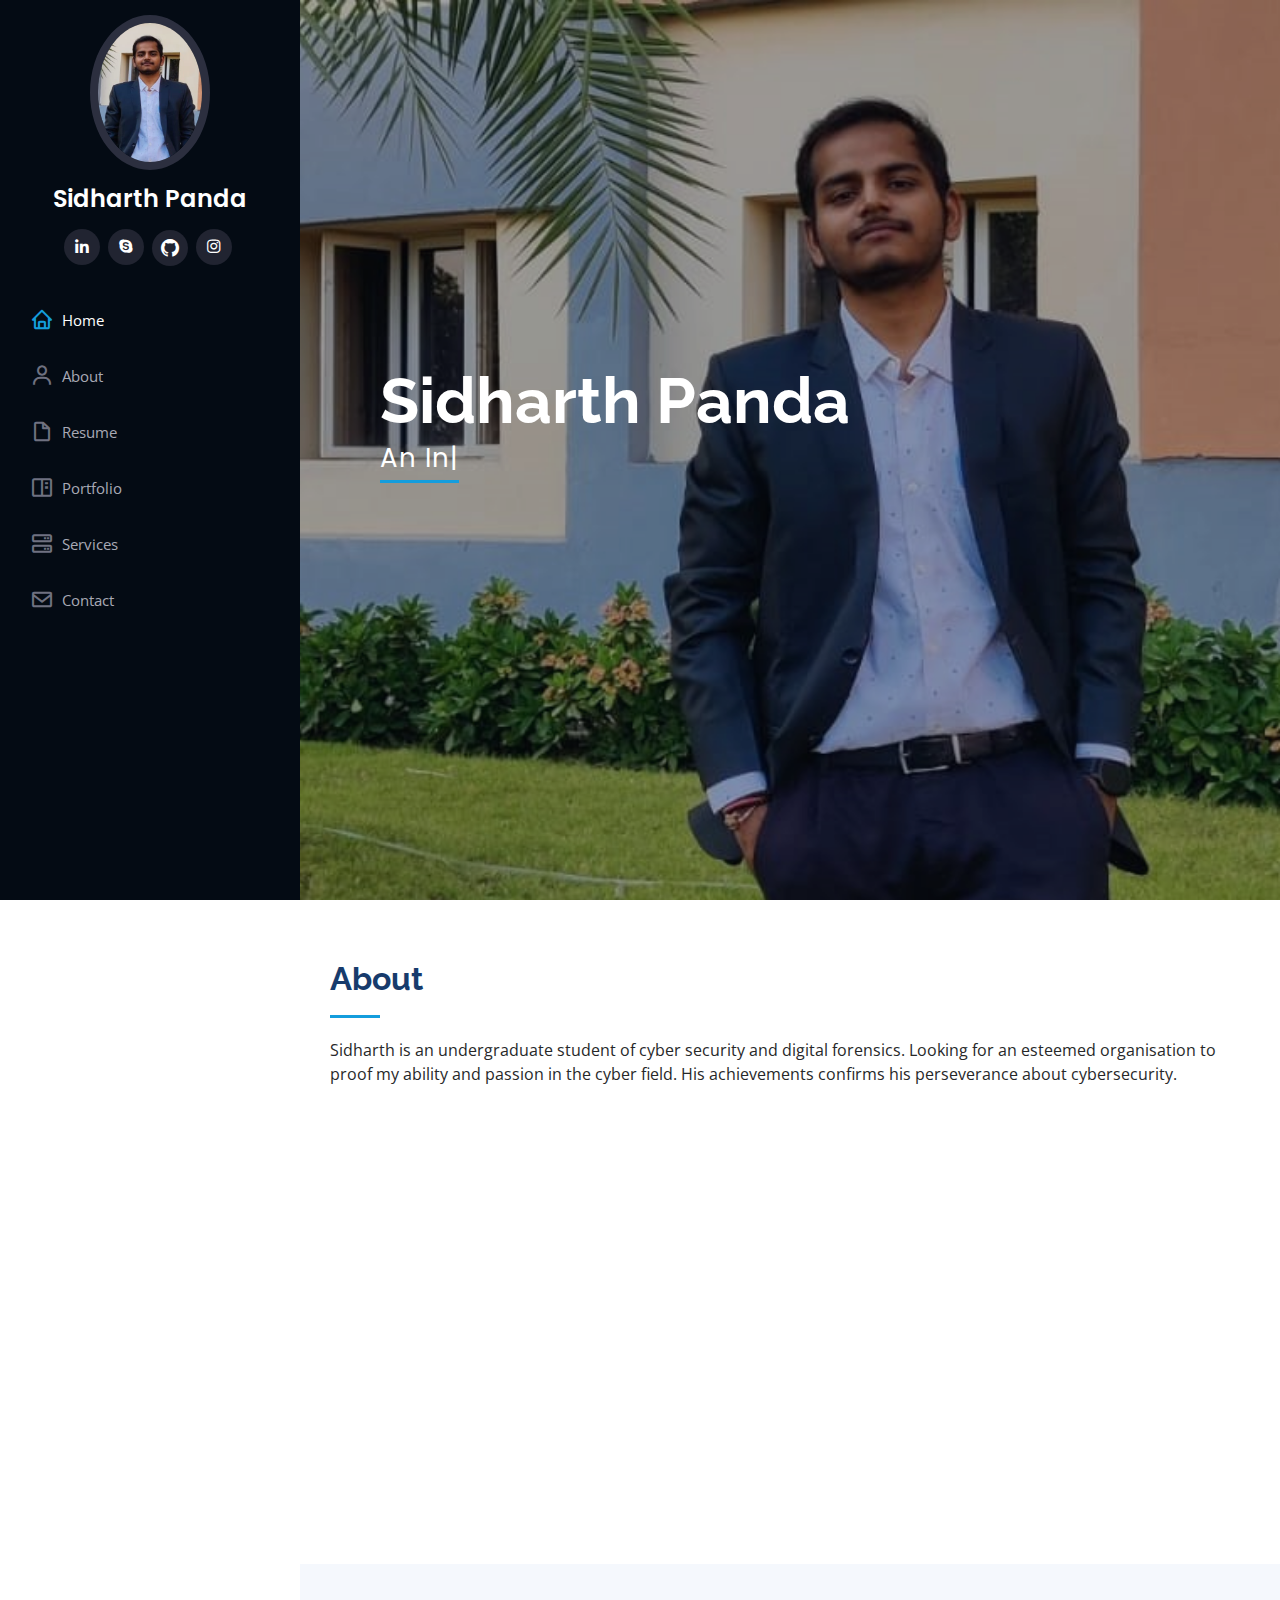
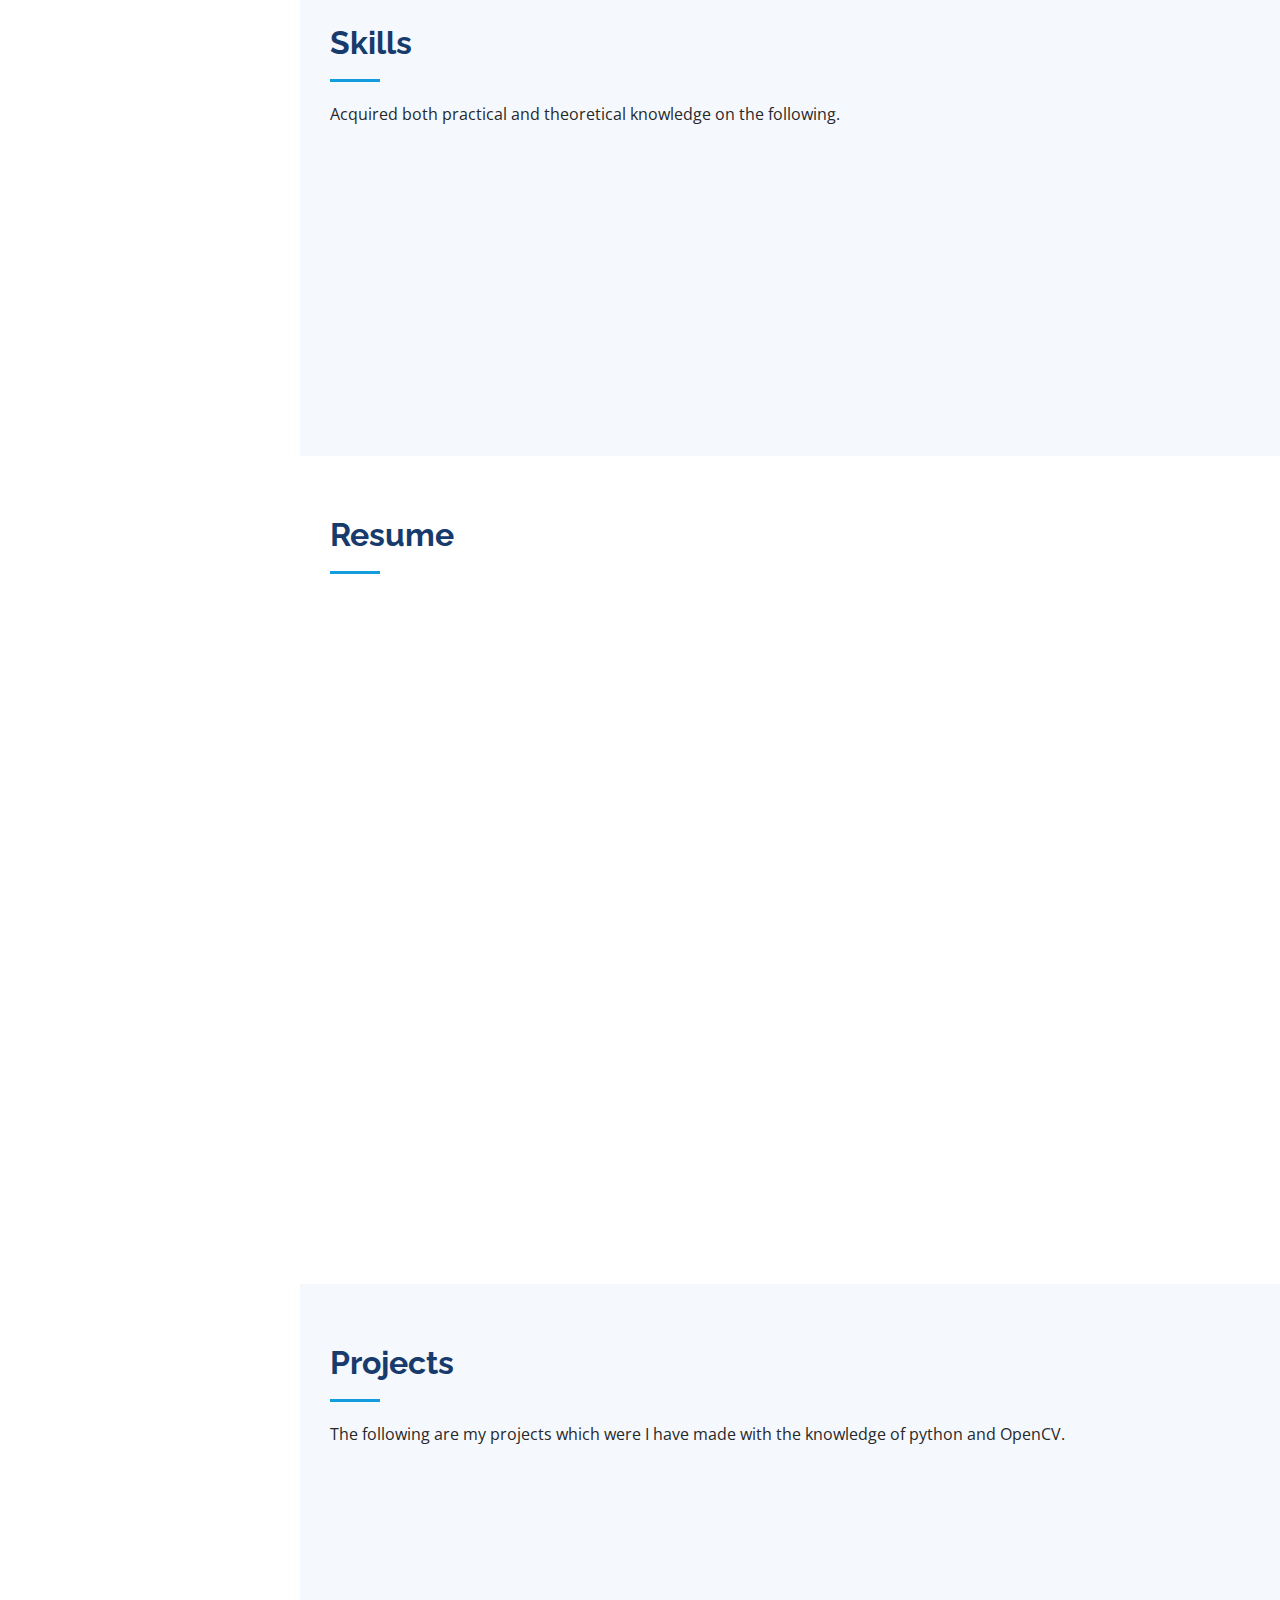
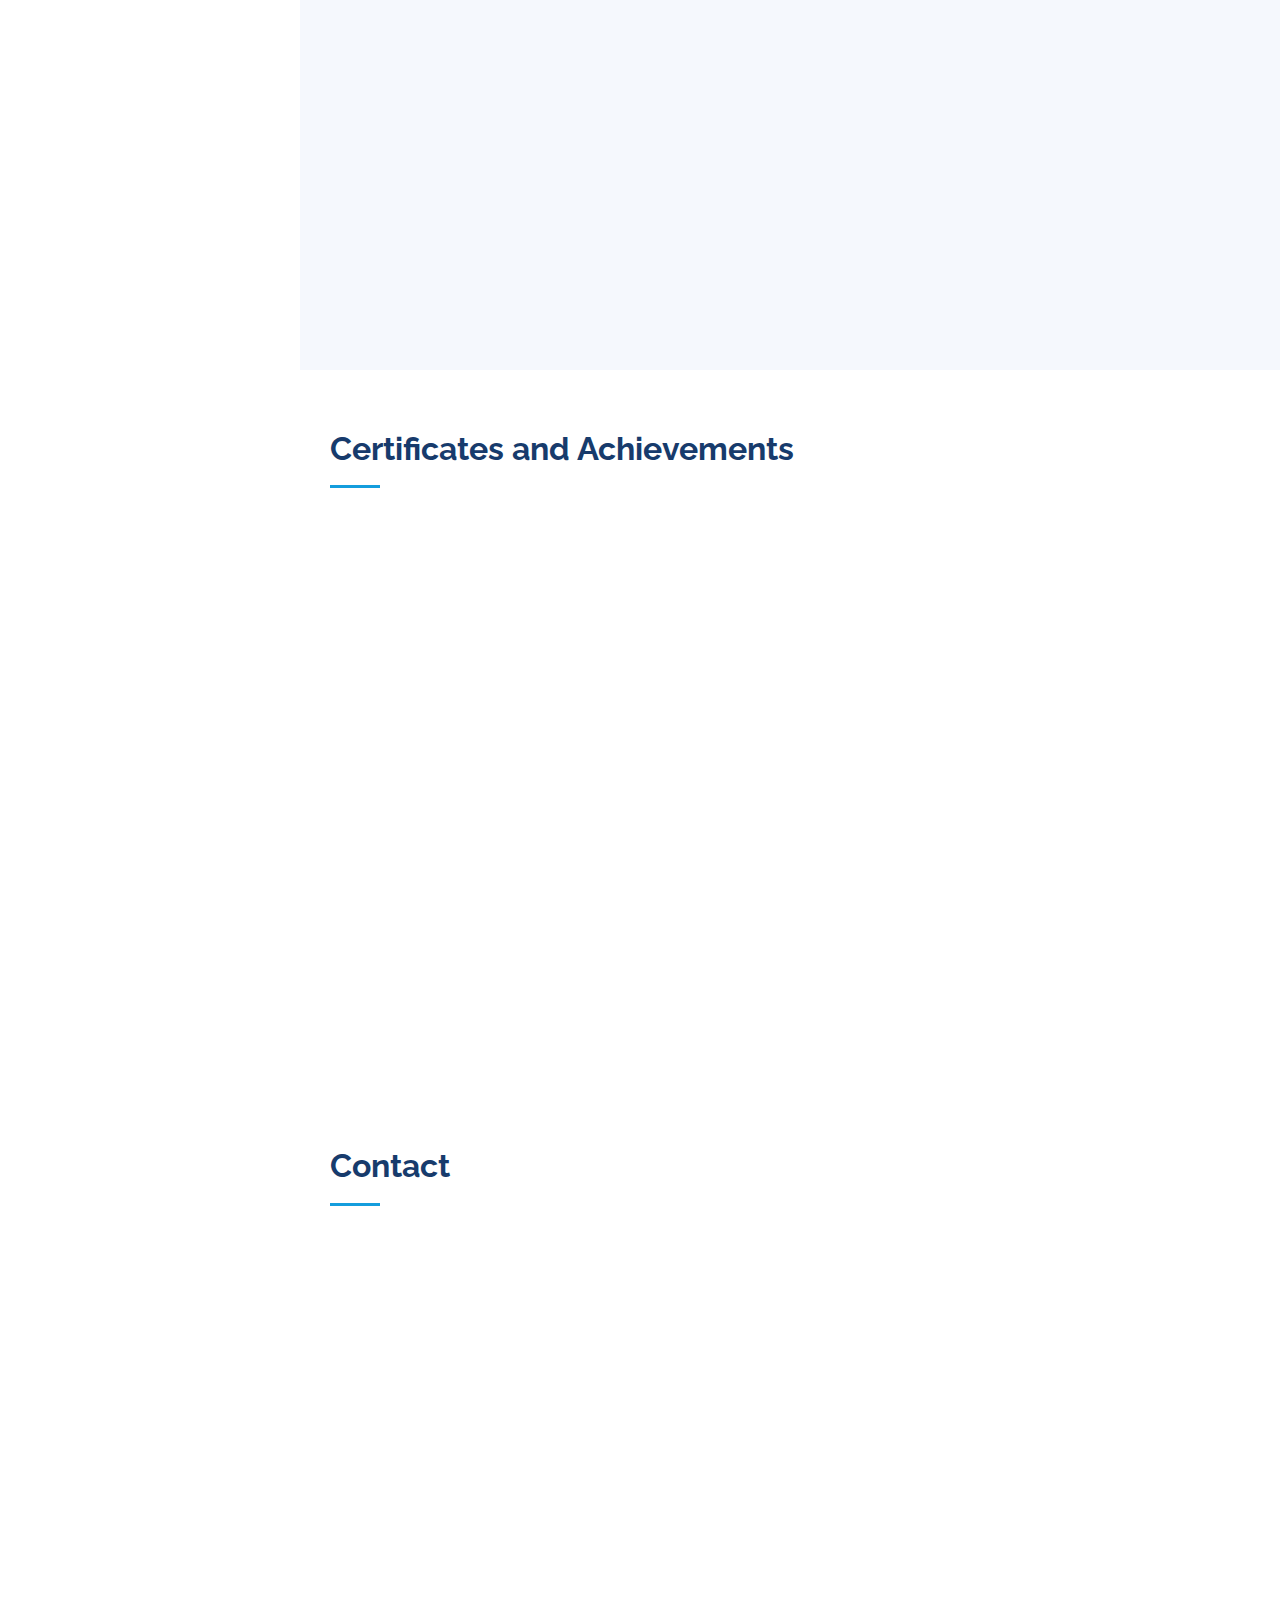
==== index.html @ fffb0a4b "My Digital Portfolio" ====
<!DOCTYPE html>
<html lang="en">

<head>
  <meta charset="utf-8">
  <meta content="width=device-width, initial-scale=1.0" name="viewport">

  <title>Sidharth's Digital Portfolio</title>
  <meta content="" name="description">
  <meta content="" name="keywords">

  <!-- Favicons -->
  <link href="assets/img/favicon-32x32.png" rel="icon">
  <link href="assets/img/apple-touch-icon.png" rel="apple-touch-icon">

  <!-- Google Fonts -->
  <link href="https://fonts.googleapis.com/css?family=Open+Sans:300,300i,400,400i,600,600i,700,700i|Raleway:300,300i,400,400i,500,500i,600,600i,700,700i|Poppins:300,300i,400,400i,500,500i,600,600i,700,700i" rel="stylesheet">

  <!-- Vendor CSS Files -->
  <link href="assets/vendor/aos/aos.css" rel="stylesheet">
  <link href="assets/vendor/bootstrap/css/bootstrap.min.css" rel="stylesheet">
  <link href="assets/vendor/bootstrap-icons/bootstrap-icons.css" rel="stylesheet">
  <link href="assets/vendor/boxicons/css/boxicons.min.css" rel="stylesheet">
  <link href="assets/vendor/glightbox/css/glightbox.min.css" rel="stylesheet">
  <link href="assets/vendor/swiper/swiper-bundle.min.css" rel="stylesheet">

  <!-- Template Main CSS File -->
  <link href="assets/css/style.css" rel="stylesheet">

  <!-- =======================================================
  * Template Name: iPortfolio
  * Updated: Nov 17 2023 with Bootstrap v5.3.2
  * Template URL: https://bootstrapmade.com/iportfolio-bootstrap-portfolio-websites-template/
  * Author: BootstrapMade.com
  * License: https://bootstrapmade.com/license/
  ======================================================== -->
</head>

<body>

  <!-- ======= Mobile nav toggle button ======= -->
  <i class="bi bi-list mobile-nav-toggle d-xl-none"></i>

  <!-- ======= Header ======= -->
  <header id="header">
    <div class="d-flex flex-column">

      <div class="profile">
        <img src="assets/img/Profile photo.jpg" alt="" class="img-fluid rounded-circle">
        <h1 class="text-light"><a href="index.html">Sidharth Panda</a></h1>
        <div class="social-links mt-3 text-center">
          <!-- <a href="#" class="twitter"><i class="bx bxl-twitter"></i></a> -->
          <!-- <a href="#" class="facebook"><i class="bx bxl-facebook"></i></a> -->
          <a href="https://www.linkedin.com/in/sidharthpanda1126/" class="linkedin"><i class="bx bxl-linkedin"></i></a>
          <a href="https://join.skype.com/invite/swrKnv7EQSAm" class="google-plus"><i class="bx bxl-skype"></i></a>
          <a href="https://github.com/coderpanda11" class="github"><i class="bi bi-github"></i></a>
          <a href="https://www.instagram.com/sidharth_11151926/" class="instagram"><i class="bx bxl-instagram"></i></a>
        </div>
      </div>

      <nav id="navbar" class="nav-menu navbar">
        <ul>
          <li><a href="#hero" class="nav-link scrollto active"><i class="bx bx-home"></i> <span>Home</span></a></li>
          <li><a href="#about" class="nav-link scrollto"><i class="bx bx-user"></i> <span>About</span></a></li>
          <li><a href="#resume" class="nav-link scrollto"><i class="bx bx-file-blank"></i> <span>Resume</span></a></li>
          <li><a href="#portfolio" class="nav-link scrollto"><i class="bx bx-book-content"></i> <span>Portfolio</span></a></li>
          <li><a href="#services" class="nav-link scrollto"><i class="bx bx-server"></i> <span>Services</span></a></li>
          <li><a href="#contact" class="nav-link scrollto"><i class="bx bx-envelope"></i> <span>Contact</span></a></li>
        </ul>
      </nav><!-- .nav-menu -->
    </div>
  </header><!-- End Header -->

  <!-- ======= Hero Section ======= -->
  <section id="hero" class="d-flex flex-column justify-content-center align-items-center">
    <div class="hero-container" data-aos="fade-in">
      <h1>Sidharth Panda</h1>
      <p><span class="typed" data-typed-items="An Instructor, An Ethical Hacker, A Developer, A Digital Forensics Practitioner, A Penetration Tester, A CTF Player"></span></p>
    </div>
  </section><!-- End Hero -->

  <main id="main">

    <!-- ======= About Section ======= -->
    <section id="about" class="about">
      <div class="container">

        <div class="section-title">
          <h2>About</h2>
          <p>Sidharth is an undergraduate student of cyber security and digital forensics. Looking for an esteemed organisation to proof my ability and passion in the cyber field. His achievements confirms his perseverance about cybersecurity.</p>
        </div>

        <div class="row">
          <div class="col-lg-4" data-aos="fade-right">
            <img src="assets/img/Profile photo.jpg" class="img-fluid" alt="">
          </div>
          <div class="col-lg-8 pt-4 pt-lg-0 content" data-aos="fade-left">
            <h3>Cyber Security Enthusiast and Digital Forensics Practitioner</h3>
            <!-- <p class="fst-italic">
              Lorem ipsum dolor sit amet, consectetur adipiscing elit, sed do eiusmod tempor incididunt ut labore et dolore
              magna aliqua.
            </p> -->
            <br>
            <br>
            <br>
            <br>
            <br>
            <div class="row">
              <div class="col-lg-6">
                <ul>
                  <li><i class="bi bi-chevron-right"></i> <strong>Birthday:</strong> <span>26 May 2002</span></li>
                  <!-- <li><i class="bi bi-chevron-right"></i> <strong>Website:</strong> <span>www.example.com</span></li> -->
                  <li><i class="bi bi-chevron-right"></i> <strong>Phone:</strong> <span>+91 9652063790</span></li>
                  <li><i class="bi bi-chevron-right"></i> <strong>City:</strong> <span>Bhubaneswar, Odisha</span></li>
                </ul>
              </div>
              <div class="col-lg-6">
                <ul>
                  <li><i class="bi bi-chevron-right"></i> <strong>Age:</strong> <span>21</span></li>
                  <li><i class="bi bi-chevron-right"></i> <strong>Degree:</strong> <span>B.Tech</span></li>
                  <li><i class="bi bi-chevron-right"></i> <strong>PhEmailone:</strong> <span>sidharthpandarpg1@gmail.com</span></li>
                  <!-- <li><i class="bi bi-chevron-right"></i> <strong>Freelance:</strong> <span>Available</span></li> -->
                </ul>
              </div>
            </div>
            <!-- <p>
              Officiis eligendi itaque labore et dolorum mollitia officiis optio vero. Quisquam sunt adipisci omnis et ut. Nulla accusantium dolor incidunt officia tempore. Et eius omnis.
              Cupiditate ut dicta maxime officiis quidem quia. Sed et consectetur qui quia repellendus itaque neque. Aliquid amet quidem ut quaerat cupiditate. Ab et eum qui repellendus omnis culpa magni laudantium dolores.
            </p> -->
          </div>
        </div>

      </div>
    </section><!-- End About Section -->

    <!-- ======= Facts Section ======= -->
    <!-- <section id="facts" class="facts">
      <div class="container">

        <div class="section-title">
          <h2>Facts</h2>
          <p>Magnam dolores commodi suscipit. Necessitatibus eius consequatur ex aliquid fuga eum quidem. Sit sint consectetur velit. Quisquam quos quisquam cupiditate. Et nemo qui impedit suscipit alias ea. Quia fugiat sit in iste officiis commodi quidem hic quas.</p>
        </div>

        <div class="row no-gutters">

          <div class="col-lg-3 col-md-6 d-md-flex align-items-md-stretch" data-aos="fade-up">
            <div class="count-box">
              <i class="bi bi-emoji-smile"></i>
              <span data-purecounter-start="0" data-purecounter-end="232" data-purecounter-duration="1" class="purecounter"></span>
              <p><strong>Happy Clients</strong> consequuntur quae</p>
            </div>
          </div>

          <div class="col-lg-3 col-md-6 d-md-flex align-items-md-stretch" data-aos="fade-up" data-aos-delay="100">
            <div class="count-box">
              <i class="bi bi-journal-richtext"></i>
              <span data-purecounter-start="0" data-purecounter-end="521" data-purecounter-duration="1" class="purecounter"></span>
              <p><strong>Projects</strong> adipisci atque cum quia aut</p>
            </div>
          </div>

          <div class="col-lg-3 col-md-6 d-md-flex align-items-md-stretch" data-aos="fade-up" data-aos-delay="200">
            <div class="count-box">
              <i class="bi bi-headset"></i>
              <span data-purecounter-start="0" data-purecounter-end="1453" data-purecounter-duration="1" class="purecounter"></span>
              <p><strong>Hours Of Support</strong> aut commodi quaerat</p>
            </div>
          </div>

          <div class="col-lg-3 col-md-6 d-md-flex align-items-md-stretch" data-aos="fade-up" data-aos-delay="300">
            <div class="count-box">
              <i class="bi bi-people"></i>
              <span data-purecounter-start="0" data-purecounter-end="32" data-purecounter-duration="1" class="purecounter"></span>
              <p><strong>Hard Workers</strong> rerum asperiores dolor</p>
            </div>
          </div>

        </div>

      </div>
    </section>End Facts Section -->

    <!-- ======= Skills Section ======= -->
    <section id="skills" class="skills section-bg">
      <div class="container">

        <div class="section-title">
          <h2>Skills</h2>
          <p>Acquired both practical and theoretical knowledge on the following.</p>
        </div>

        <div class="row skills-content">

          <div class="col-lg-6" data-aos="fade-up">

            <div class="progress">
              <span class="skill">Penetration Testing <i class="val">100%</i></span>
              <div class="progress-bar-wrap">
                <div class="progress-bar" role="progressbar" aria-valuenow="100" aria-valuemin="0" aria-valuemax="100"></div>
              </div>
            </div>

            <div class="progress">
              <span class="skill">Security Tools <i class="val">90%</i></span>
              <div class="progress-bar-wrap">
                <div class="progress-bar" role="progressbar" aria-valuenow="90" aria-valuemin="0" aria-valuemax="100"></div>
              </div>
            </div>

            <div class="progress">
              <span class="skill">MySQL <i class="val">90%</i></span>
              <div class="progress-bar-wrap">
                <div class="progress-bar" role="progressbar" aria-valuenow="90" aria-valuemin="0" aria-valuemax="100"></div>
              </div>
            </div>

            <div class="progress">
              <span class="skill">Python <i class="val">70%</i></span>
              <div class="progress-bar-wrap">
                <div class="progress-bar" role="progressbar" aria-valuenow="70" aria-valuemin="0" aria-valuemax="100"></div>
              </div>
            </div>

          </div>

          <div class="col-lg-6" data-aos="fade-up" data-aos-delay="100">

            <div class="progress">
              <span class="skill">Digital Forensics <i class="val">100%</i></span>
              <div class="progress-bar-wrap">
                <div class="progress-bar" role="progressbar" aria-valuenow="100" aria-valuemin="0" aria-valuemax="100"></div>
              </div>
            </div>

            <div class="progress">
              <span class="skill">Frameworks <i class="val">80%</i></span>
              <div class="progress-bar-wrap">
                <div class="progress-bar" role="progressbar" aria-valuenow="80" aria-valuemin="0" aria-valuemax="100"></div>
              </div>
            </div>

            <div class="progress">
              <span class="skill">SOC <i class="val">70%</i></span>
              <div class="progress-bar-wrap">
                <div class="progress-bar" role="progressbar" aria-valuenow="70" aria-valuemin="0" aria-valuemax="100"></div>
              </div>
            </div>

            <div class="progress">
              <span class="skill">Bash <i class="val">55%</i></span>
              <div class="progress-bar-wrap">
                <div class="progress-bar" role="progressbar" aria-valuenow="55" aria-valuemin="0" aria-valuemax="100"></div>
              </div>
            </div>

        </div>

      </div>
    </section><!-- End Skills Section -->

    <!-- ======= Resume Section ======= -->
    <section id="resume" class="resume">
      <div class="container">

        <div class="section-title">
          <h2>Resume</h2>
          <!-- <p>Magnam dolores commodi suscipit. Necessitatibus eius consequatur ex aliquid fuga eum quidem. Sit sint consectetur velit. Quisquam quos quisquam cupiditate. Et nemo qui impedit suscipit alias ea. Quia fugiat sit in iste officiis commodi quidem hic quas.</p> -->
        </div>

        <div class="row">
          <div class="col-lg-6" data-aos="fade-up">
            <h3 class="resume-title">Sumary</h3>
            <div class="resume-item pb-0">
              <h4>Sidharth Panda</h4>
              <p><em>An undergraduate student who is passionate in security domain and exploring more in the domain where he can research/work to enhance his skills and gain knowledge</em></p>
              <ul>
                <!-- <li>Acropolis, Bhubaneswar, Odisha</li> -->
                <li>(91) 9652063790</li>
                <li>sidharthpandarpg1@gmail.com</li>
              </ul>
            </div>

            <h3 class="resume-title">Education</h3>
            <!-- <div class="resume-item">
              <h4>Master of Fine Arts &amp; Graphic Design</h4>
              <h5>2015 - 2016</h5>
              <p><em>Rochester Institute of Technology, Rochester, NY</em></p>
              <p>Qui deserunt veniam. Et sed aliquam labore tempore sed quisquam iusto autem sit. Ea vero voluptatum qui ut dignissimos deleniti nerada porti sand markend</p>
            </div> -->
            <div class="resume-item">
              <h4>Bachelor of Technology</h4>
              <h5>2020 - 2024</h5>
              <p><em>Vellore Institute of Technology, Bhopal, India</em></p>
              <p>Currently pursuing my B.Tech degree with computer science engineering specialisation in cybersecurity and digital forensics, with a current CGPA of 7.88/10</p>
            </div>
          </div>
          <div class="col-lg-6" data-aos="fade-up" data-aos-delay="100">
            <h3 class="resume-title">Internship Experience</h3>
            <div class="resume-item">
              <h4>Cyber crime investigator intern</h4>
              <h5>Nov 2023 - Dec 2023</h5>
              <p><em>Cyber Forensics and Security Solutions, Bihar, India </em></p>
              <ul>
                <li>Investigated a case regarding employee fraud.</li>
                <li>Used the knowledge of cyber crime, autopsy and FTK imager.</li>
                <li>Generated a report with all the necessary and admissible evidences.</li>
              </ul>
            </div>
            <div class="resume-item">
              <h4>Digital Forensics Intern</h4>
              <h5>Jan 2023 - Oct 2023</h5>
              <p><em>SECURE-Center of Excellence in cybersecurity, Madhya Pradesh, India</em></p>
              <ul>
                <li>Gained a basic knowledge of information gathering.</li>
                <li>Using the knowledge of incident response, helped VITB's students in mitigating the problems.</li>
              </ul>
            </div>
          </div>
        </div>

      </div>
    </section><!-- End Resume Section -->

    <!-- ======= Portfolio Section ======= -->
    <section id="portfolio" class="portfolio section-bg">
      <div class="container">

        <div class="section-title">
          <h2>Projects</h2>
          <p>The following are my projects which were I have made with the knowledge of python and OpenCV.</p>
        </div>

        <!-- <div class="row" data-aos="fade-up">
          <div class="col-lg-12 d-flex justify-content-center">
            <ul id="portfolio-flters">
              <li data-filter="*" class="filter-active">All</li>
              <li data-filter=".filter-app">App</li>
              <li data-filter=".filter-card">Card</li>
              <li data-filter=".filter-web">Web</li>
            </ul>
          </div>
        </div> -->

        <div class="row portfolio-container" data-aos="fade-up" data-aos-delay="100">

          <div class="col-lg-4 col-md-6 portfolio-item filter-app">
            <div class="portfolio-wrap">
              <img src="assets/img/portfolio/Fingerprint-2.jpg" class="img-fluid" alt="">
              <div class="portfolio-links">
                <a href="assets/img/portfolio/fingerprint-1.jpg" data-gallery="portfolioGallery" class="portfolio-lightbox" title="Fingerprint Analyser"><i class="bx bx-plus"></i></a>
                <a href="fingerprint-analyser.html" title="More Details"><i class="bx bx-link"></i></a>
              </div>
            </div>
          </div>

          <div class="col-lg-4 col-md-6 portfolio-item filter-web">
            <div class="portfolio-wrap">
              <img src="assets/img/portfolio/Data-Recovery-1.jpg" class="img-fluid" alt="">
              <div class="portfolio-links">
                <a href="assets/img/portfolio/Data-Recovery-1.jpg" data-gallery="portfolioGallery" class="portfolio-lightbox" title="Disk Recovery Tool"><i class="bx bx-plus"></i></a>
                <a href="disk-recovery.html" title="More Details"><i class="bx bx-link"></i></a>
              </div>
            </div>
          </div>

          <div class="col-lg-4 col-md-6 portfolio-item filter-app">
            <div class="portfolio-wrap">
              <img src="assets/img/portfolio/Network-1.jpg" class="img-fluid" alt="">
              <div class="portfolio-links">
                <a href="assets/img/portfolio/networking-2.jpg" data-gallery="portfolioGallery" class="portfolio-lightbox" title="Network Scanner Tool"><i class="bx bx-plus"></i></a>
                <a href="network-scan.html" title="More Details"><i class="bx bx-link"></i></a>
              </div>
            </div>
          </div>

          <div class="col-lg-4 col-md-6 portfolio-item filter-app">
            <div class="portfolio-wrap">
              <img src="assets/img/portfolio/virtual-keyboard-2.jpg" class="img-fluid" alt="">
              <div class="portfolio-links">
                <a href="assets/img/portfolio/virual-keyboard-1.png" data-gallery="portfolioGallery" class="portfolio-lightbox" title="Virtual Keyboard"><i class="bx bx-plus"></i></a>
                <a href="virtual-keyboard.html" title="More Details"><i class="bx bx-link"></i></a>
              </div>
            </div>
          </div>

          <div class="col-lg-4 col-md-6 portfolio-item filter-app">
            <div class="portfolio-wrap">
              <img src="assets/img/portfolio/security-camera-1.jpg" class="img-fluid" alt="">
              <div class="portfolio-links">
                <a href="assets/img/portfolio/security-camera-2.jpg" data-gallery="portfolioGallery" class="portfolio-lightbox" title="Security Camera"><i class="bx bx-plus"></i></a>
                <a href="Security_cam.html" title="More Details"><i class="bx bx-link"></i></a>
              </div>
            </div>
          </div>

        </div>

      </div>
     </section><!-- End Portfolio Section -->

    <!-- ======= Services Section ======= -->
    <section id="services" class="services">
      <div class="container">

        <div class="section-title">
          <h2>Certificates and Achievements</h2>
          <!-- <p>Magnam dolores commodi suscipit. Necessitatibus eius consequatur ex aliquid fuga eum quidem. Sit sint consectetur velit. Quisquam quos quisquam cupiditate. Et nemo qui impedit suscipit alias ea. Quia fugiat sit in iste officiis commodi quidem hic quas.</p> -->
        </div>

        <div class="row">
          <div class="col-lg-4 col-md-6 icon-box" data-aos="fade-up">
            <div class="icon"><i class="bi bi-card-checklist"></i></div>
            <h4 class="title"><a href="">Certified Ethical Hacker by EC-Council</a></h4>
            <p class="description">Given a 6 hours exam to clear the CEH(practial) certificate, have solved various questions from recon to privelege escalation, cryptography, exploiting vulnerabilities.</p>
          </div>
          <div class="col-lg-4 col-md-6 icon-box" data-aos="fade-up" data-aos-delay="100">
            <div class="icon"><i class="bi bi-card-checklist"></i></div>
            <h4 class="title"><a href="">Digital Forensics Essentials by EC-Council</a></h4>
            <p class="description">Studied the essential requirements of digital forensics, and practiced tools which were mentioned in the course.</p>
          </div>
          <div class="col-lg-4 col-md-6 icon-box" data-aos="fade-up" data-aos-delay="200">
            <div class="icon"><i class="bi bi-person-workspace"></i></div>
            <h4 class="title"><a href="">Udemy</a></h4>
            <p class="description">Made a course on Digital Forensics, which helps students to learn about digital forensics from scratch. I have made the course in such a way that it fullfills theoretical practial requirements.</p>
          </div>
          <div class="col-lg-4 col-md-6 icon-box" data-aos="fade-up" data-aos-delay="300">
            <div class="icon"><i class="bi bi-binoculars"></i></div>
            <h4 class="title"><a href="">Capture The Flag(CTF)</a></h4>
            <p class="description">Attained 25k+ points in picoCTF.</p>
            <p class="description">Backed 6th position in a CTF, organised by BsidesIndore.</p>
            <p class="description">Backed in top 100 in a CTF, organised by MetaRed.</p>
          </div>
          <div class="col-lg-4 col-md-6 icon-box" data-aos="fade-up" data-aos-delay="400">
            <div class="icon"><i class="bi bi-calendar4-week"></i></div>
            <h4 class="title"><a href="">TryHackme</a></h4>
            <p class="description">Ranked 4227 out of thousands on TryHackMe, demonstrating exceptional cybersecurity skills and placing in top 1 % of participants.</p>
          </div>
          <div class="col-lg-4 col-md-6 icon-box" data-aos="fade-up" data-aos-delay="500">
            <div class="icon"><i class="bi bi-calendar4-week"></i></div>
            <h4 class="title"><a href="">HackerRank</a></h4>
            <p class="description">Attained 5 Star in MySQL problem solving.</p>
          </div>
        </div>

      </div>
    </section><!-- End Services Section -->

    <!-- ======= Testimonials Section ======= -->
    <!-- <section id="testimonials" class="testimonials section-bg">
      <div class="container">

        <div class="section-title">
          <h2>Testimonials</h2>
          <p>Magnam dolores commodi suscipit. Necessitatibus eius consequatur ex aliquid fuga eum quidem. Sit sint consectetur velit. Quisquam quos quisquam cupiditate. Et nemo qui impedit suscipit alias ea. Quia fugiat sit in iste officiis commodi quidem hic quas.</p>
        </div>

        <div class="testimonials-slider swiper" data-aos="fade-up" data-aos-delay="100">
          <div class="swiper-wrapper">

            <div class="swiper-slide">
              <div class="testimonial-item" data-aos="fade-up">
                <p>
                  <i class="bx bxs-quote-alt-left quote-icon-left"></i>
                  Proin iaculis purus consequat sem cure digni ssim donec porttitora entum suscipit rhoncus. Accusantium quam, ultricies eget id, aliquam eget nibh et. Maecen aliquam, risus at semper.
                  <i class="bx bxs-quote-alt-right quote-icon-right"></i>
                </p>
                <img src="assets/img/testimonials/testimonials-1.jpg" class="testimonial-img" alt="">
                <h3>Saul Goodman</h3>
                <h4>Ceo &amp; Founder</h4>
              </div> -->
            <!-- </div>End testimonial item -->

            <!-- <div class="swiper-slide">
              <div class="testimonial-item" data-aos="fade-up" data-aos-delay="100">
                <p>
                  <i class="bx bxs-quote-alt-left quote-icon-left"></i>
                  Export tempor illum tamen malis malis eram quae irure esse labore quem cillum quid cillum eram malis quorum velit fore eram velit sunt aliqua noster fugiat irure amet legam anim culpa.
                  <i class="bx bxs-quote-alt-right quote-icon-right"></i>
                </p>
                <img src="assets/img/testimonials/testimonials-2.jpg" class="testimonial-img" alt="">
                <h3>Sara Wilsson</h3>
                <h4>Designer</h4>
              </div>
            </div>End testimonial item -->

            <!-- <div class="swiper-slide">
              <div class="testimonial-item" data-aos="fade-up" data-aos-delay="200">
                <p>
                  <i class="bx bxs-quote-alt-left quote-icon-left"></i>
                  Enim nisi quem export duis labore cillum quae magna enim sint quorum nulla quem veniam duis minim tempor labore quem eram duis noster aute amet eram fore quis sint minim.
                  <i class="bx bxs-quote-alt-right quote-icon-right"></i>
                </p>
                <img src="assets/img/testimonials/testimonials-3.jpg" class="testimonial-img" alt="">
                <h3>Jena Karlis</h3>
                <h4>Store Owner</h4>
              </div>
            </div>End testimonial item -->

            <!-- <div class="swiper-slide">
              <div class="testimonial-item" data-aos="fade-up" data-aos-delay="300">
                <p>
                  <i class="bx bxs-quote-alt-left quote-icon-left"></i>
                  Fugiat enim eram quae cillum dolore dolor amet nulla culpa multos export minim fugiat minim velit minim dolor enim duis veniam ipsum anim magna sunt elit fore quem dolore labore illum veniam.
                  <i class="bx bxs-quote-alt-right quote-icon-right"></i>
                </p>
                <img src="assets/img/testimonials/testimonials-4.jpg" class="testimonial-img" alt="">
                <h3>Matt Brandon</h3>
                <h4>Freelancer</h4>
              </div>
            </div>End testimonial item -->

            <!-- <div class="swiper-slide">
              <div class="testimonial-item" data-aos="fade-up" data-aos-delay="400">
                <p>
                  <i class="bx bxs-quote-alt-left quote-icon-left"></i>
                  Quis quorum aliqua sint quem legam fore sunt eram irure aliqua veniam tempor noster veniam enim culpa labore duis sunt culpa nulla illum cillum fugiat legam esse veniam culpa fore nisi cillum quid.
                  <i class="bx bxs-quote-alt-right quote-icon-right"></i>
                </p>
                <img src="assets/img/testimonials/testimonials-5.jpg" class="testimonial-img" alt="">
                <h3>John Larson</h3>
                <h4>Entrepreneur</h4>
              </div>
            </div>End testimonial item -->

          <!-- </div>
          <div class="swiper-pagination"></div>
        </div>

      </div>
    </section>End Testimonials Section -->

    <!-- ======= Contact Section ======= -->
    <section id="contact" class="contact">
      <div class="container">

        <div class="section-title">
          <h2>Contact</h2>
          <!-- <p>Magnam dolores commodi suscipit. Necessitatibus eius consequatur ex aliquid fuga eum quidem. Sit sint consectetur velit. Quisquam quos quisquam cupiditate. Et nemo qui impedit suscipit alias ea. Quia fugiat sit in iste officiis commodi quidem hic quas.</p> -->
        </div>

        <div class="row" data-aos="fade-in">

          <div class="col-lg-5 d-flex align-items-stretch">
            <div class="info">
              <div class="address">
                <i class="bi bi-geo-alt"></i>
                <h4>Location:</h4>
                <p>Hno. E-105, Acropolis Apartments, Gothopatna, Opposite to ROTI(Revenue Officers Training Institute), Bhubaneswar, Odisha</p>
              </div>

              <div class="email">
                <i class="bi bi-envelope"></i>
                <h4>Email:</h4>
                <p>sidharthpandarpg1@gmail.com</p>
              </div>

              <div class="phone">
                <i class="bi bi-phone"></i>
                <h4>Call:</h4>
                <p>+91-9652063790</p>
              </div>

              <!-- <iframe src="https://www.google.com/maps/embed?pb=!1m14!1m8!1m3!1d12097.433213460943!2d-74.0062269!3d40.7101282!3m2!1i1024!2i768!4f13.1!3m3!1m2!1s0x0%3A0xb89d1fe6bc499443!2sDowntown+Conference+Center!5e0!3m2!1smk!2sbg!4v1539943755621" frameborder="0" style="border:0; width: 100%; height: 290px;" allowfullscreen></iframe> -->
            </div>

          </div>

          <!-- <div class="col-lg-7 mt-5 mt-lg-0 d-flex align-items-stretch">
            <form action="forms/contact.php" method="post" role="form" class="php-email-form">
              <div class="row">
                <div class="form-group col-md-6">
                  <label for="name">Your Name</label>
                  <input type="text" name="name" class="form-control" id="name" required>
                </div>
                <div class="form-group col-md-6">
                  <label for="name">Your Email</label>
                  <input type="email" class="form-control" name="email" id="email" required>
                </div>
              </div>
              <div class="form-group">
                <label for="name">Subject</label>
                <input type="text" class="form-control" name="subject" id="subject" required>
              </div>
              <div class="form-group">
                <label for="name">Message</label>
                <textarea class="form-control" name="message" rows="10" required></textarea>
              </div>
              <div class="my-3">
                <div class="loading">Loading</div>
                <div class="error-message"></div>
                <div class="sent-message">Your message has been sent. Thank you!</div>
              </div>
              <div class="text-center"><button type="submit">Send Message</button></div>
            </form>
          </div> -->

        </div>

      </div>
    </section><!-- End Contact Section -->

  </main><!-- End #main -->

  <!-- ======= Footer ======= -->
  <!-- <footer id="footer"> -->
    <!-- <div class="container"> -->
      <!-- <div class="copyright"> -->
        <!-- &copy; Copyright <strong><span>iPortfolio</span></strong> -->
      <!-- </div> -->
      <!-- <div class="credits"> -->
        <!-- All the links in the footer should remain intact. -->
        <!-- You can delete the links only if you purchased the pro version. -->
        <!-- Licensing information: https://bootstrapmade.com/license/ -->
        <!-- Purchase the pro version with working PHP/AJAX contact form: https://bootstrapmade.com/iportfolio-bootstrap-portfolio-websites-template/ -->
        <!-- Designed by <a href="https://bootstrapmade.com/">BootstrapMade</a> -->
      <!-- </div> -->
    <!-- </div> -->
  <!-- </footer>End  Footer -->

  <a href="#" class="back-to-top d-flex align-items-center justify-content-center"><i class="bi bi-arrow-up-short"></i></a>

  <!-- Vendor JS Files -->
  <script src="assets/vendor/purecounter/purecounter_vanilla.js"></script>
  <script src="assets/vendor/aos/aos.js"></script>
  <script src="assets/vendor/bootstrap/js/bootstrap.bundle.min.js"></script>
  <script src="assets/vendor/glightbox/js/glightbox.min.js"></script>
  <script src="assets/vendor/isotope-layout/isotope.pkgd.min.js"></script>
  <script src="assets/vendor/swiper/swiper-bundle.min.js"></script>
  <script src="assets/vendor/typed.js/typed.umd.js"></script>
  <script src="assets/vendor/waypoints/noframework.waypoints.js"></script>
  <script src="assets/vendor/php-email-form/validate.js"></script>

  <!-- Template Main JS File -->
  <script src="assets/js/main.js"></script>

</body>

</html>
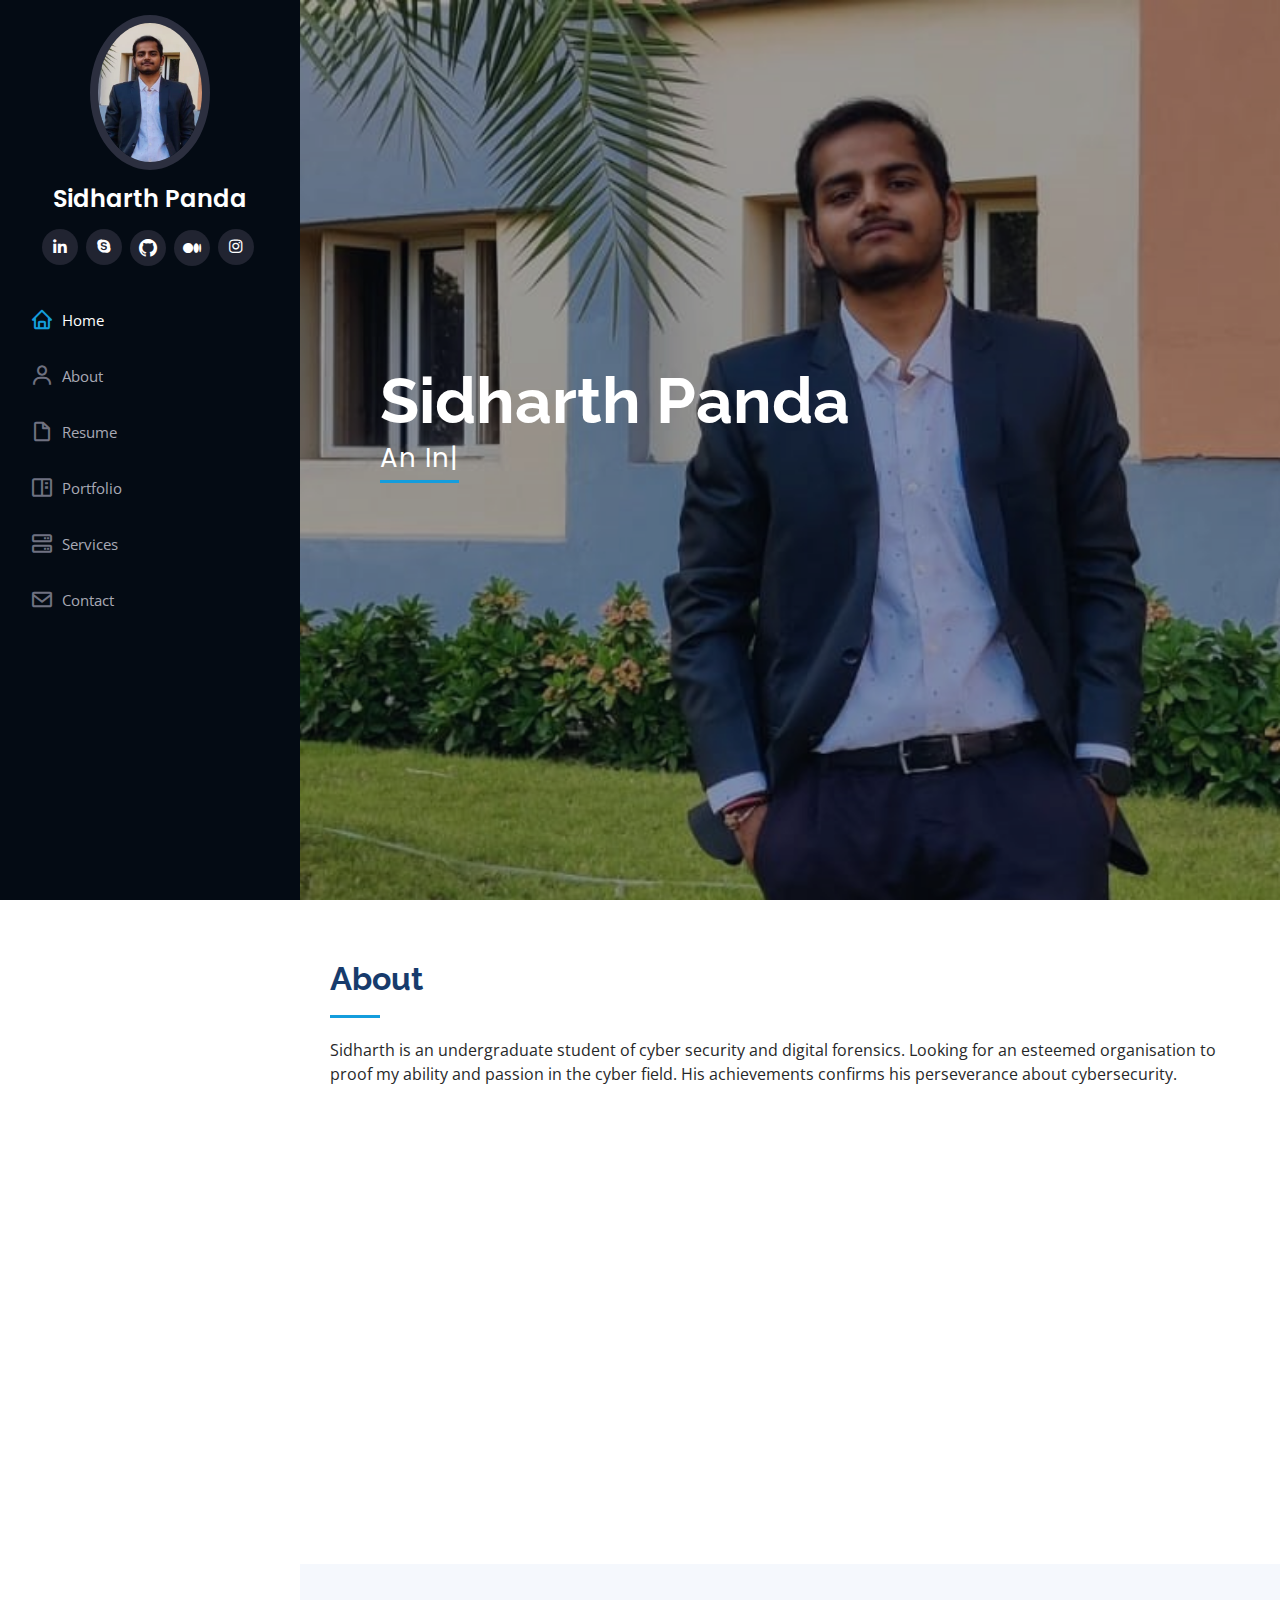
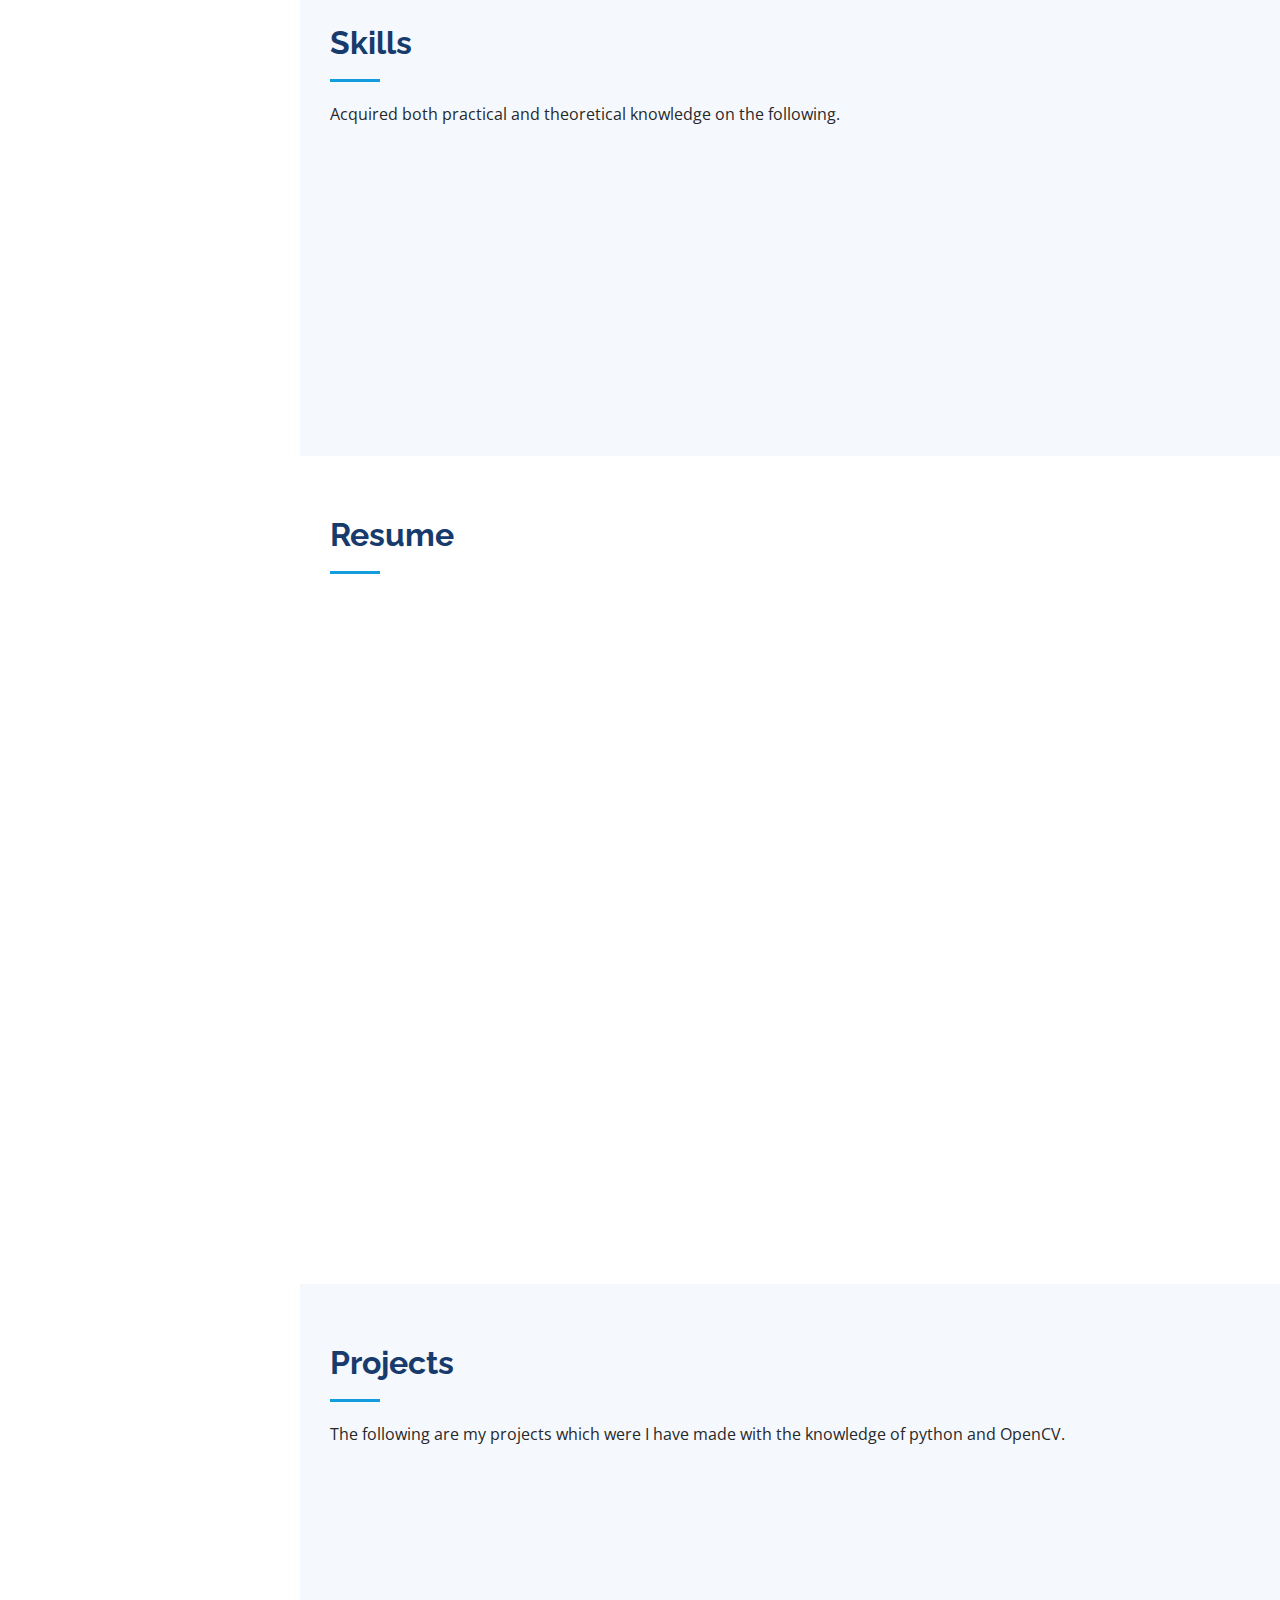
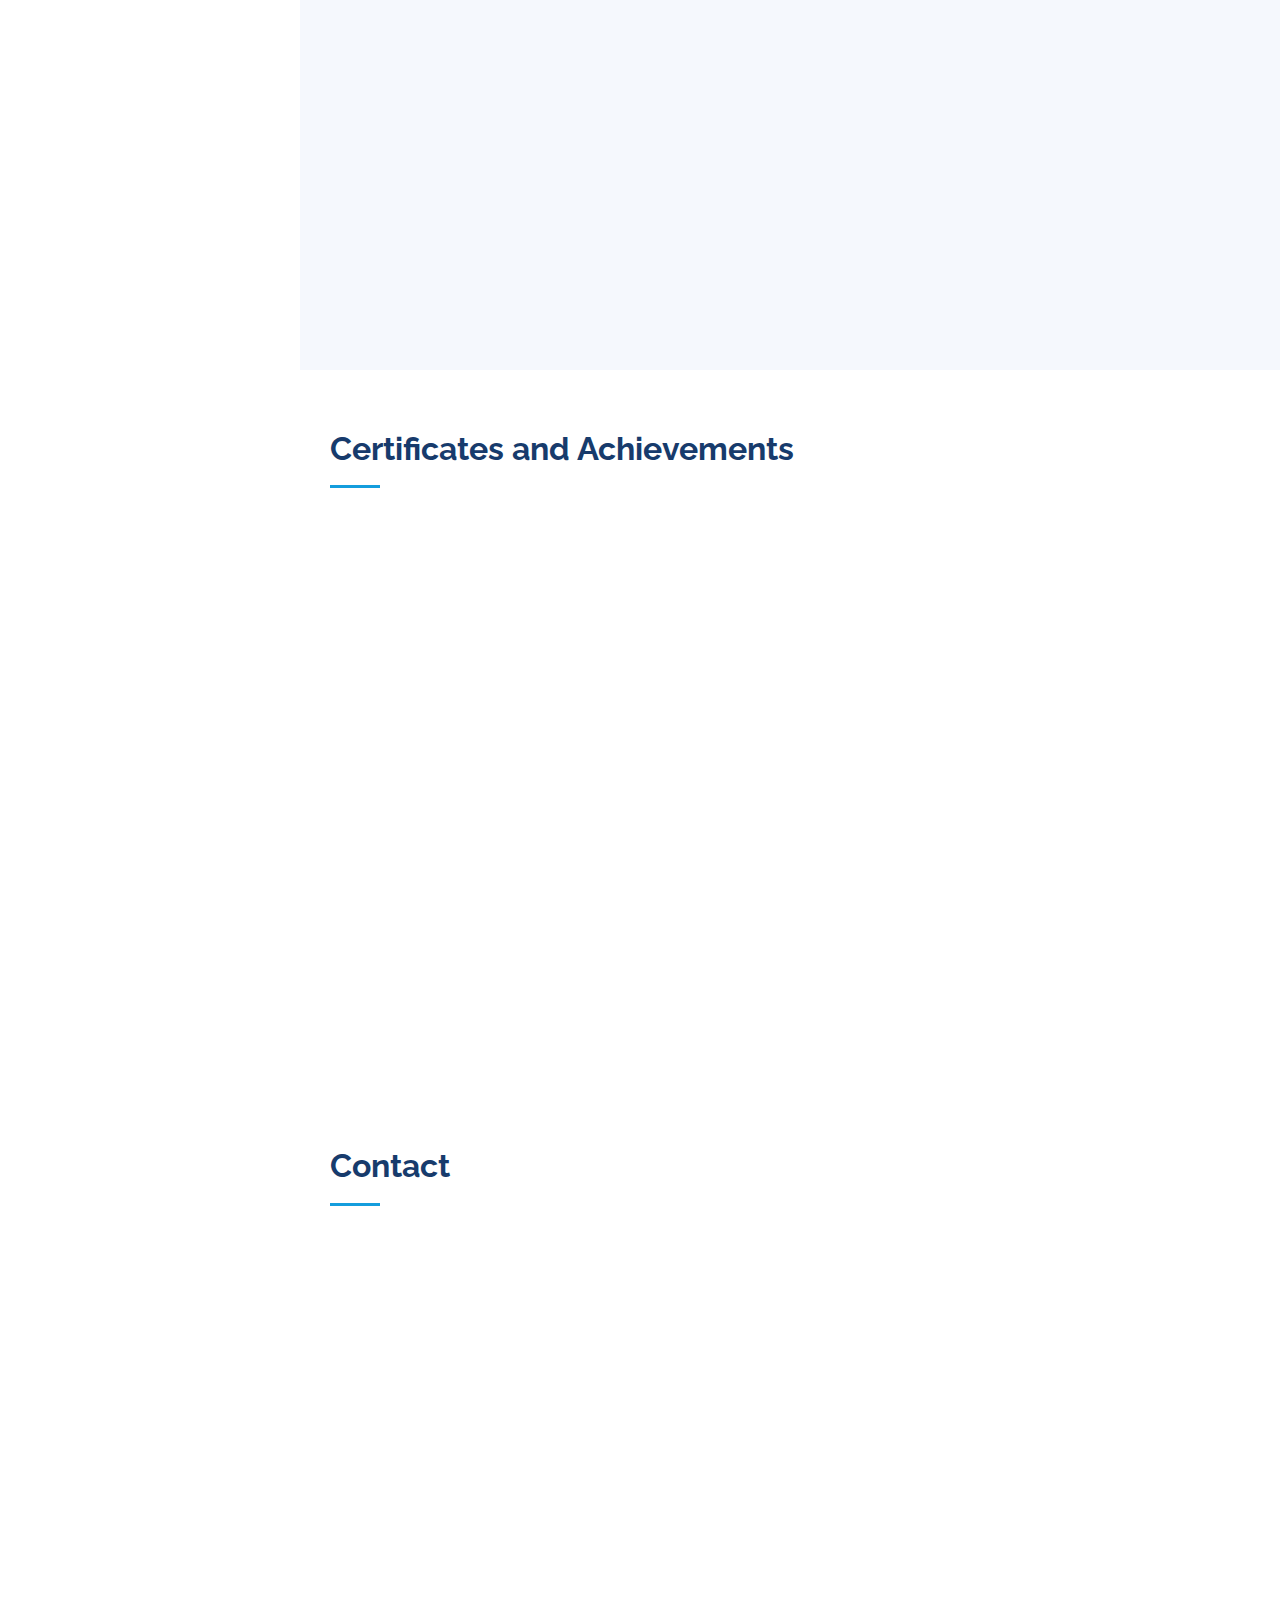
==== commit 17bc8158: "Update index.html" ====
--- a/index.html
+++ b/index.html
@@ -54,6 +54,7 @@
           <a href="https://www.linkedin.com/in/sidharthpanda1126/" class="linkedin"><i class="bx bxl-linkedin"></i></a>
           <a href="https://join.skype.com/invite/swrKnv7EQSAm" class="google-plus"><i class="bx bxl-skype"></i></a>
           <a href="https://github.com/coderpanda11" class="github"><i class="bi bi-github"></i></a>
+          <a href="https://medium.com/@sidharthpanda1" class="medium"><i class="bi bi-medium"></i></a>
           <a href="https://www.instagram.com/sidharth_11151926/" class="instagram"><i class="bx bxl-instagram"></i></a>
         </div>
       </div>
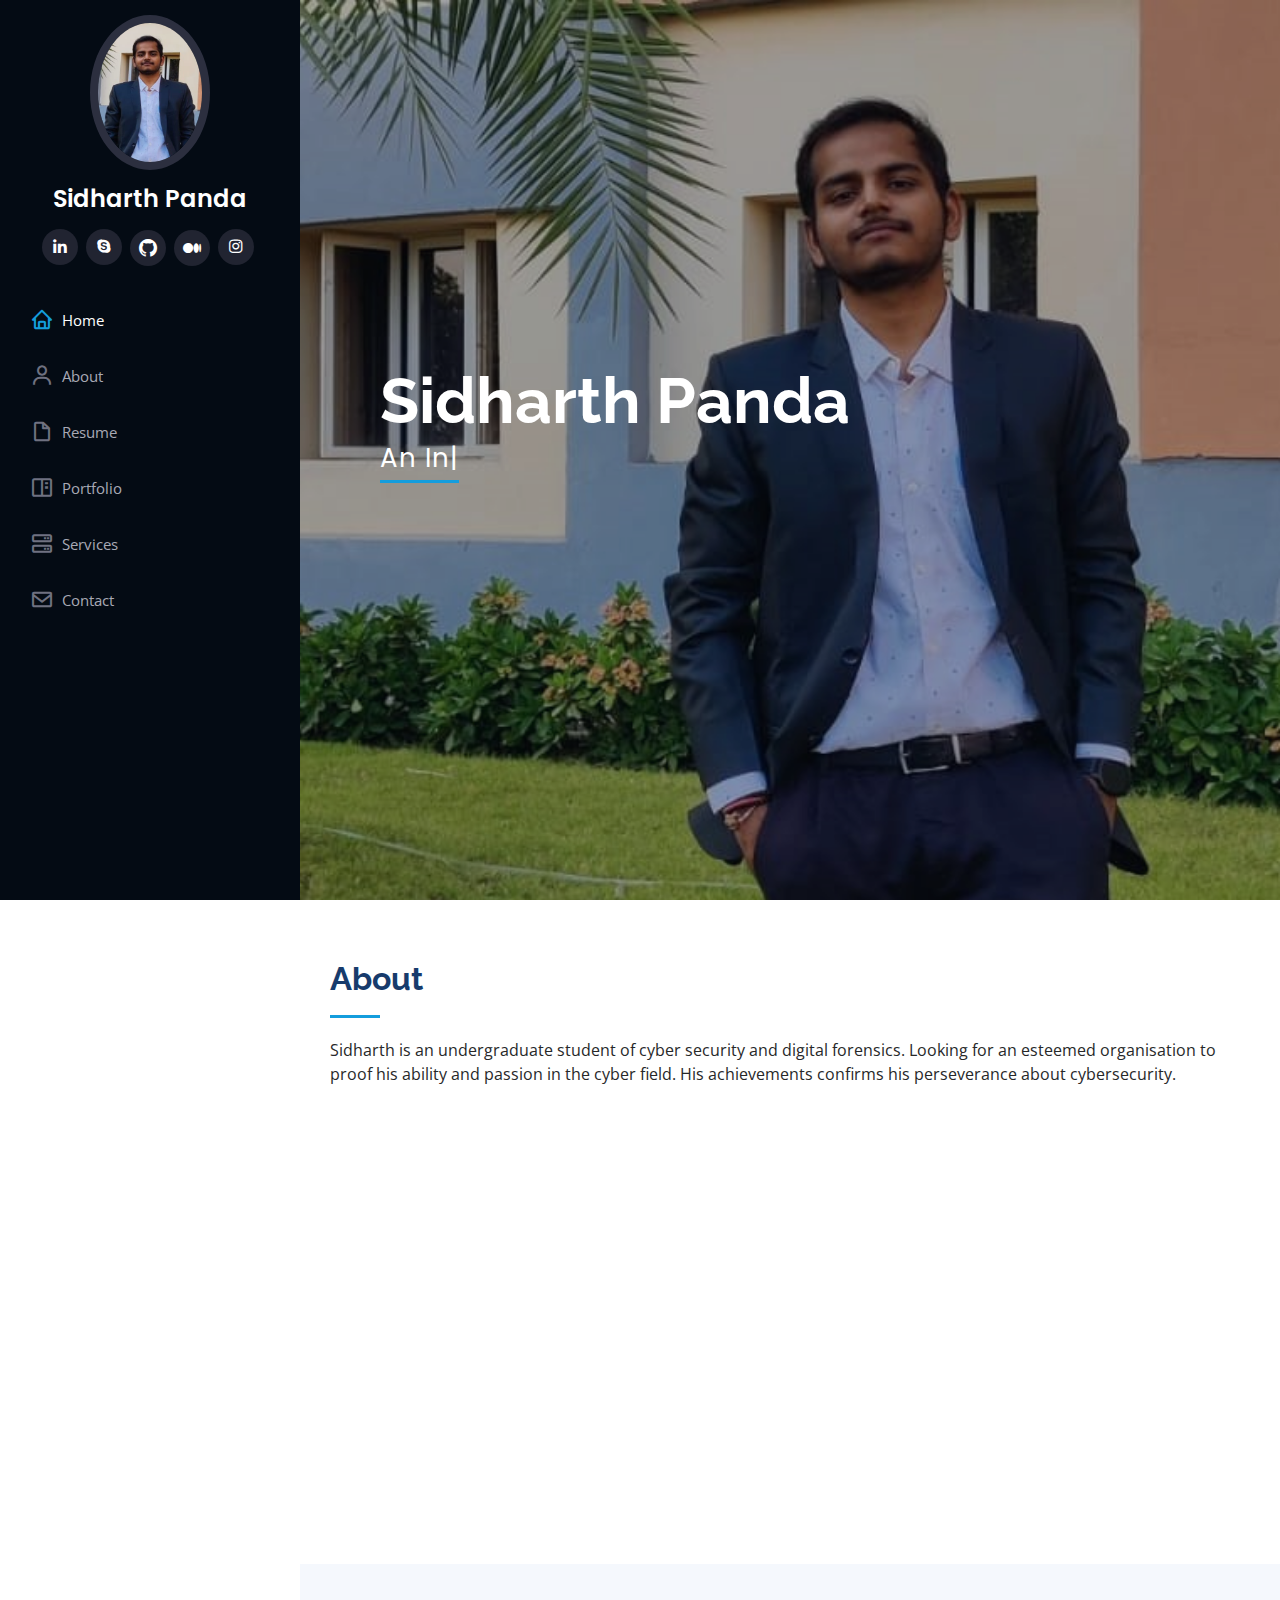
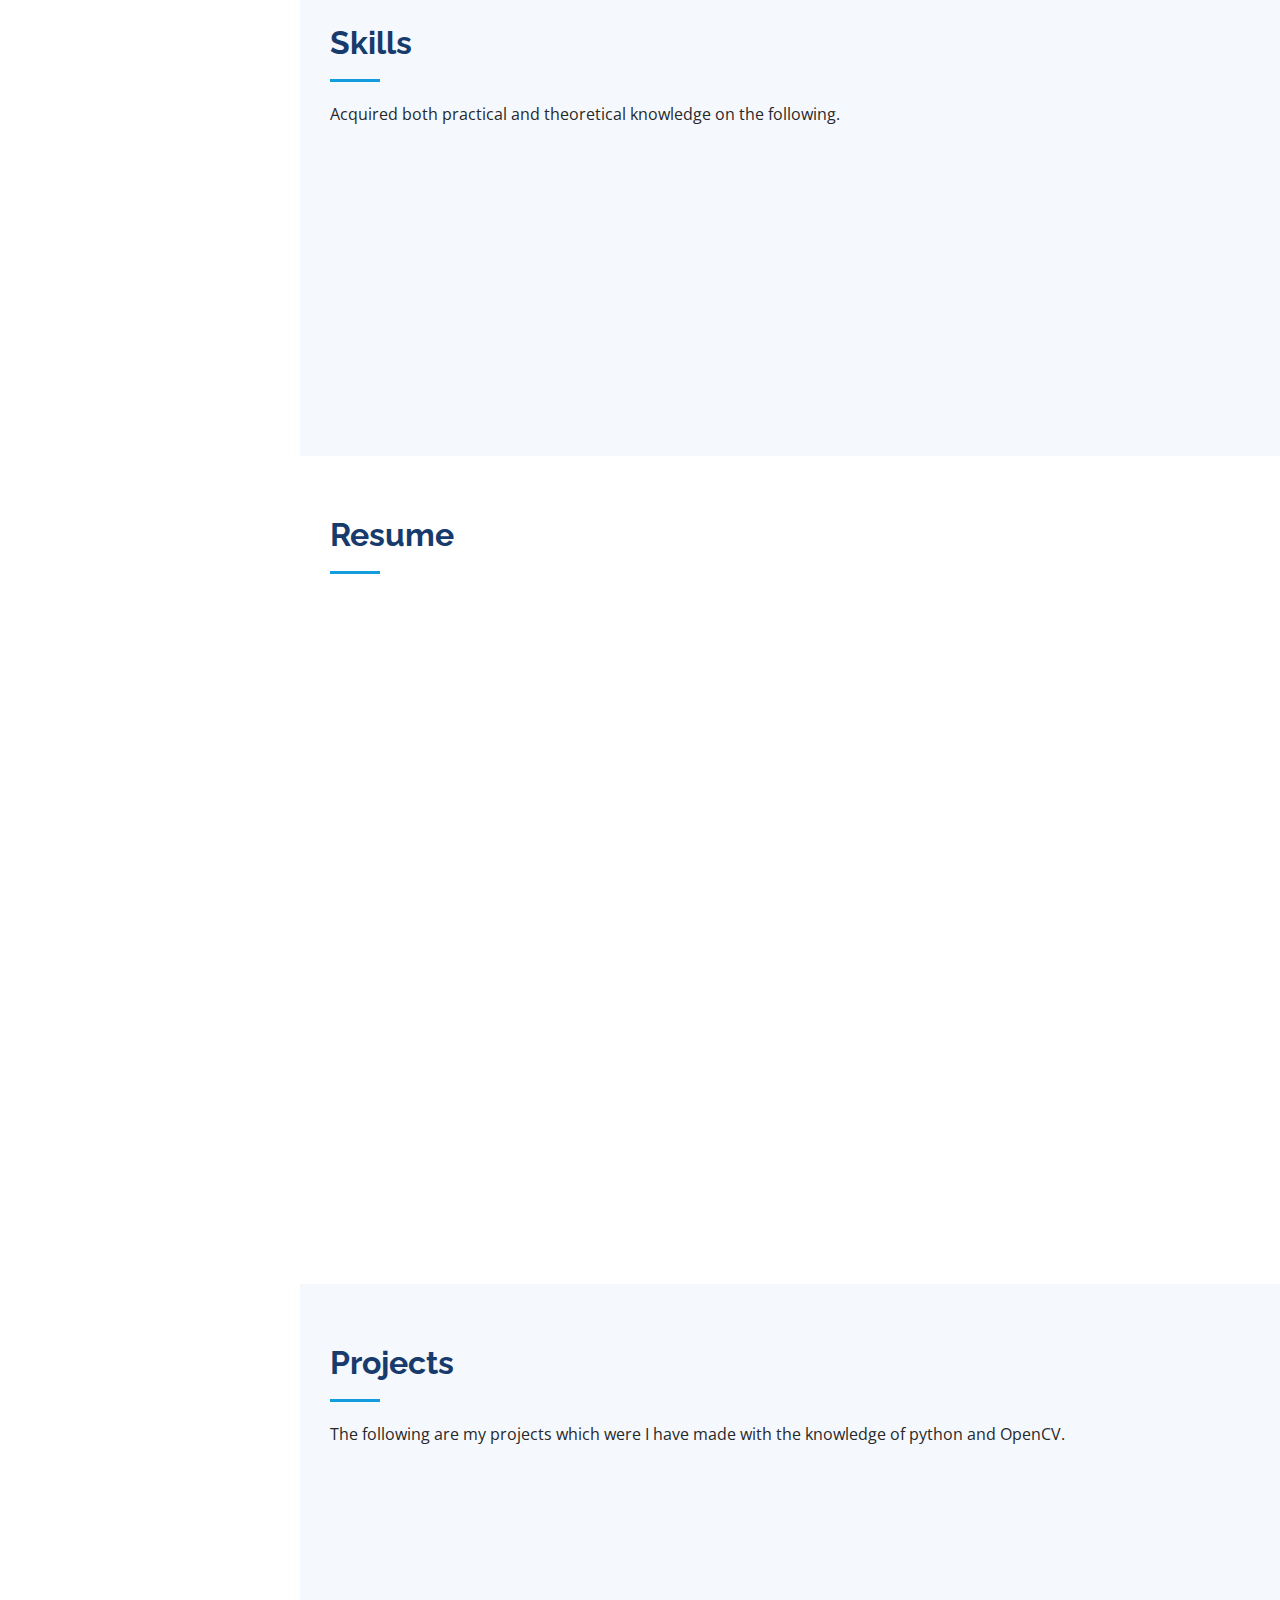
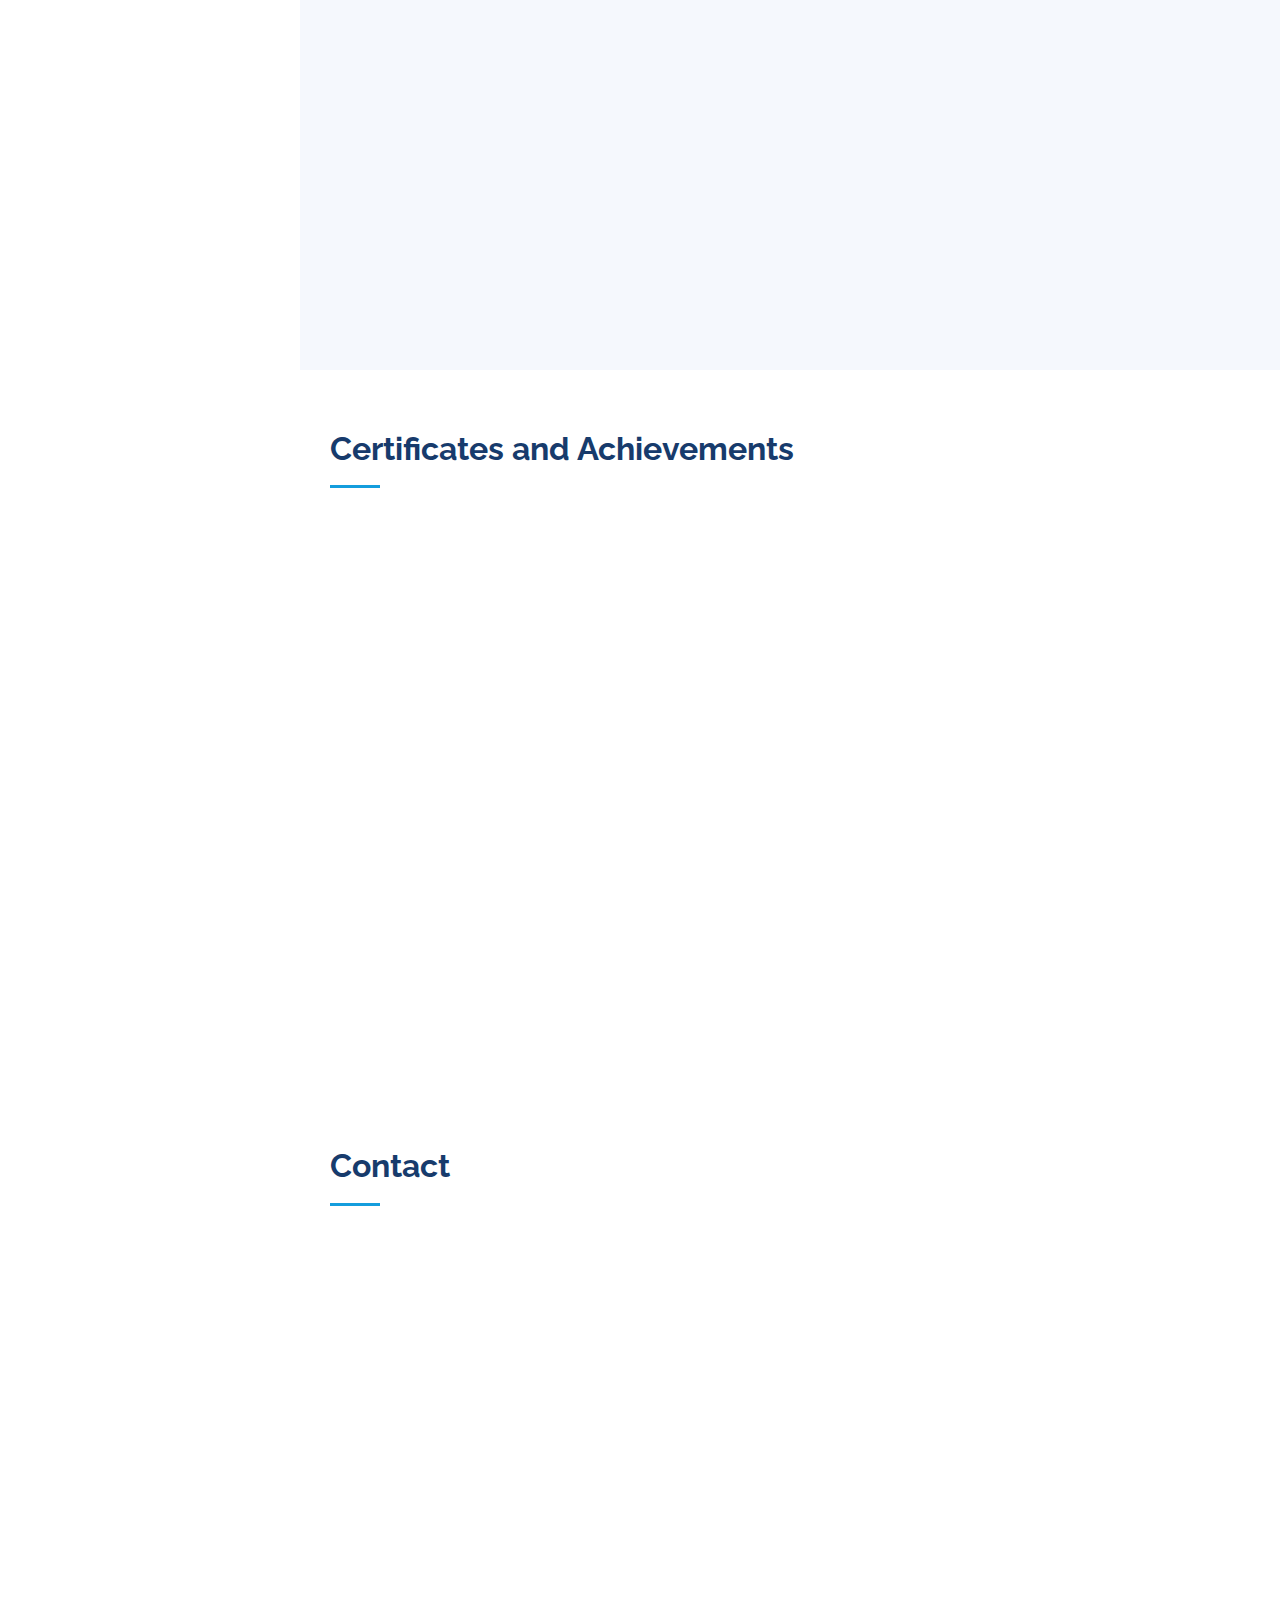
==== commit 2f621729: "Update index.html" ====
--- a/index.html
+++ b/index.html
@@ -88,7 +88,7 @@
 
         <div class="section-title">
           <h2>About</h2>
-          <p>Sidharth is an undergraduate student of cyber security and digital forensics. Looking for an esteemed organisation to proof my ability and passion in the cyber field. His achievements confirms his perseverance about cybersecurity.</p>
+          <p>Sidharth is an undergraduate student of cyber security and digital forensics. Looking for an esteemed organisation to proof his ability and passion in the cyber field. His achievements confirms his perseverance about cybersecurity.</p>
         </div>
 
         <div class="row">
@@ -119,7 +119,7 @@
                 <ul>
                   <li><i class="bi bi-chevron-right"></i> <strong>Age:</strong> <span>21</span></li>
                   <li><i class="bi bi-chevron-right"></i> <strong>Degree:</strong> <span>B.Tech</span></li>
-                  <li><i class="bi bi-chevron-right"></i> <strong>PhEmailone:</strong> <span>sidharthpandarpg1@gmail.com</span></li>
+                  <li><i class="bi bi-chevron-right"></i> <strong>Email:</strong> <span>sidharthpandarpg1@gmail.com</span></li>
                   <!-- <li><i class="bi bi-chevron-right"></i> <strong>Freelance:</strong> <span>Available</span></li> -->
                 </ul>
               </div>
@@ -277,7 +277,7 @@
               <p><em>An undergraduate student who is passionate in security domain and exploring more in the domain where he can research/work to enhance his skills and gain knowledge</em></p>
               <ul>
                 <!-- <li>Acropolis, Bhubaneswar, Odisha</li> -->
-                <li>(91) 9652063790</li>
+                <li>(+91) 9652063790</li>
                 <li>sidharthpandarpg1@gmail.com</li>
               </ul>
             </div>
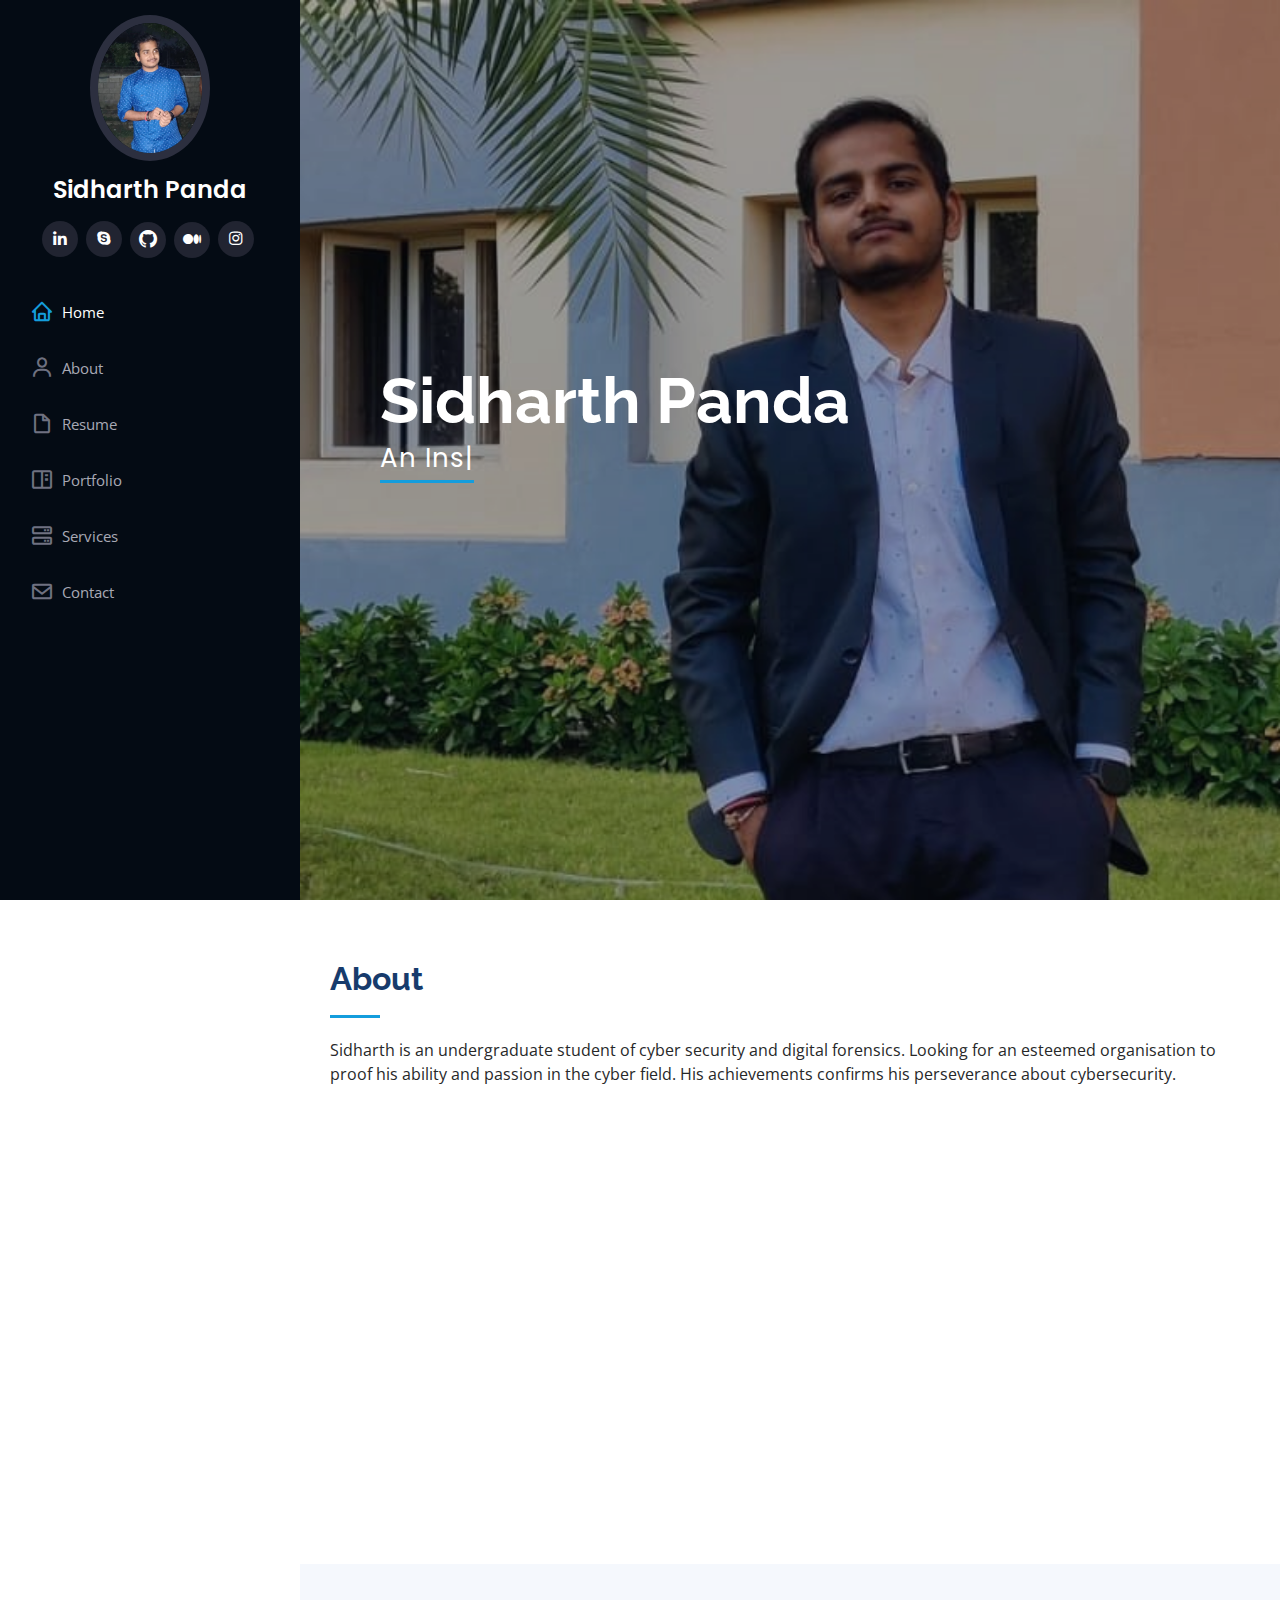
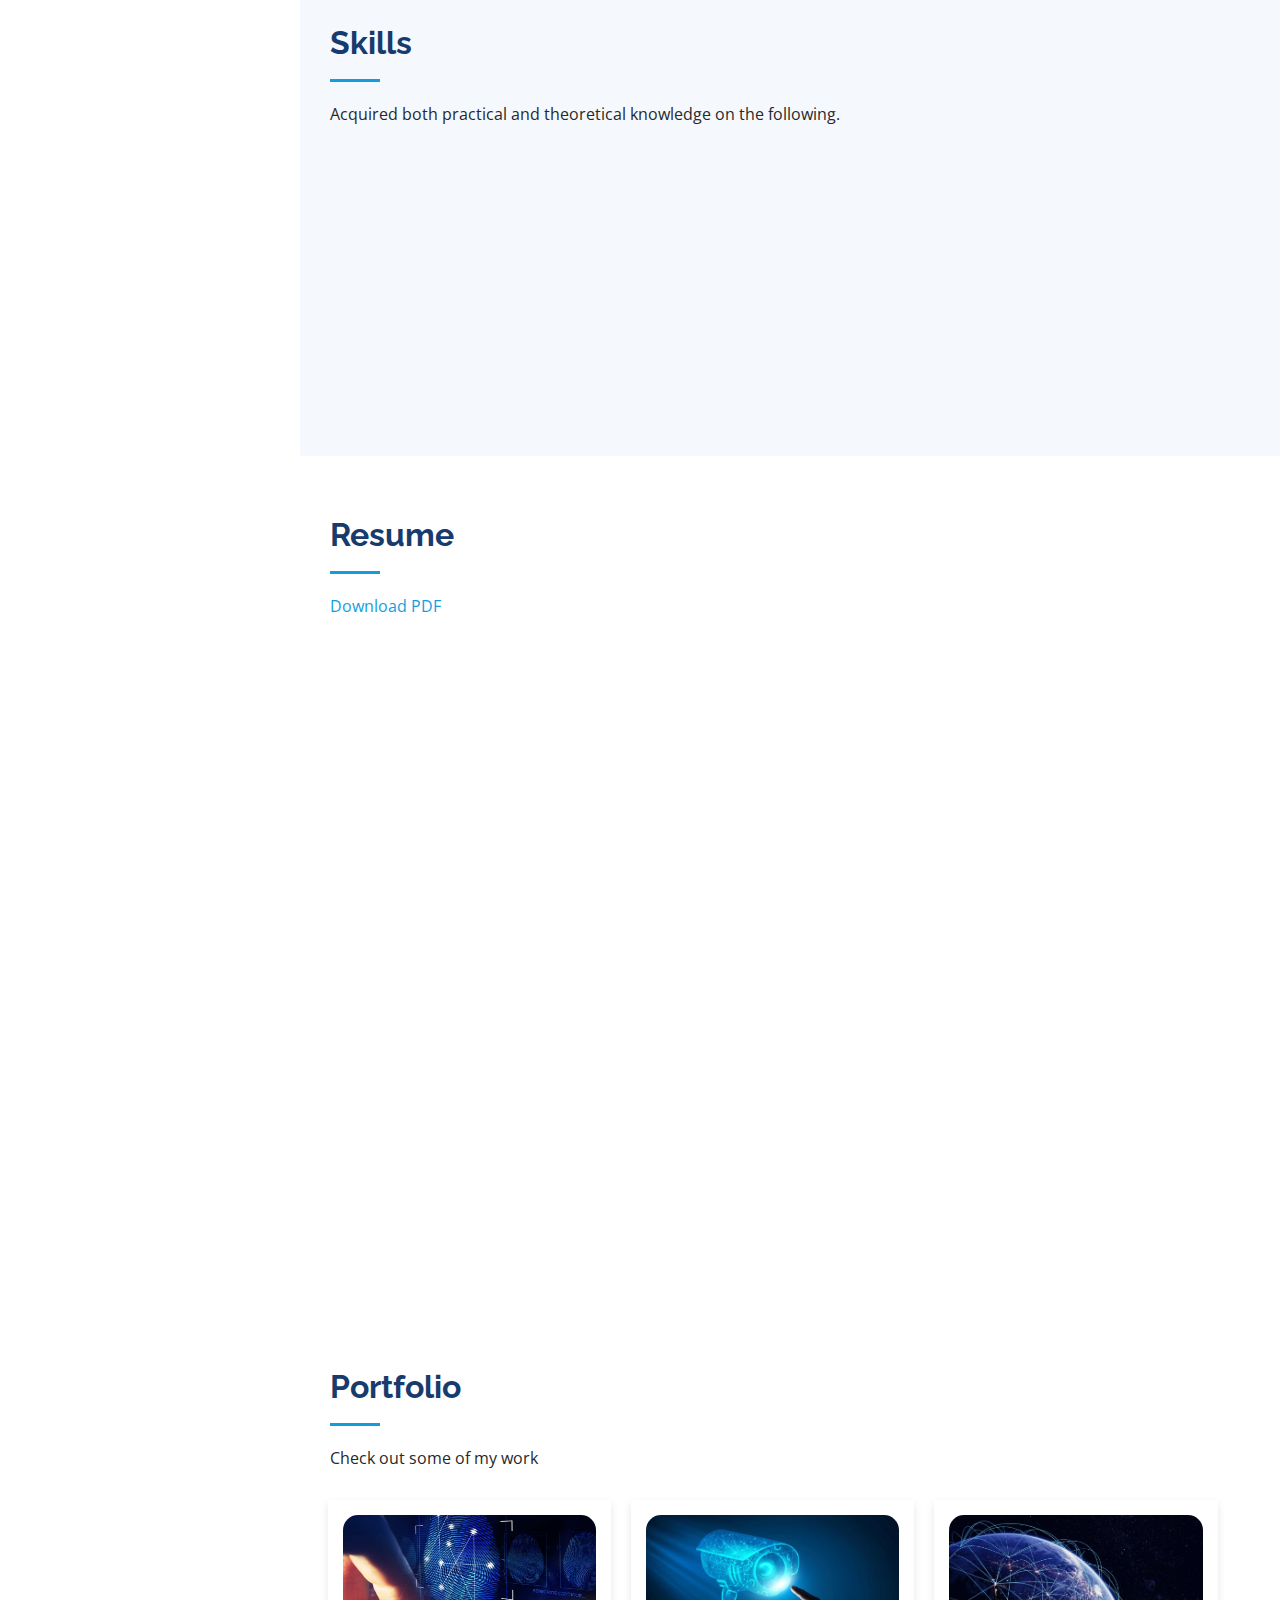
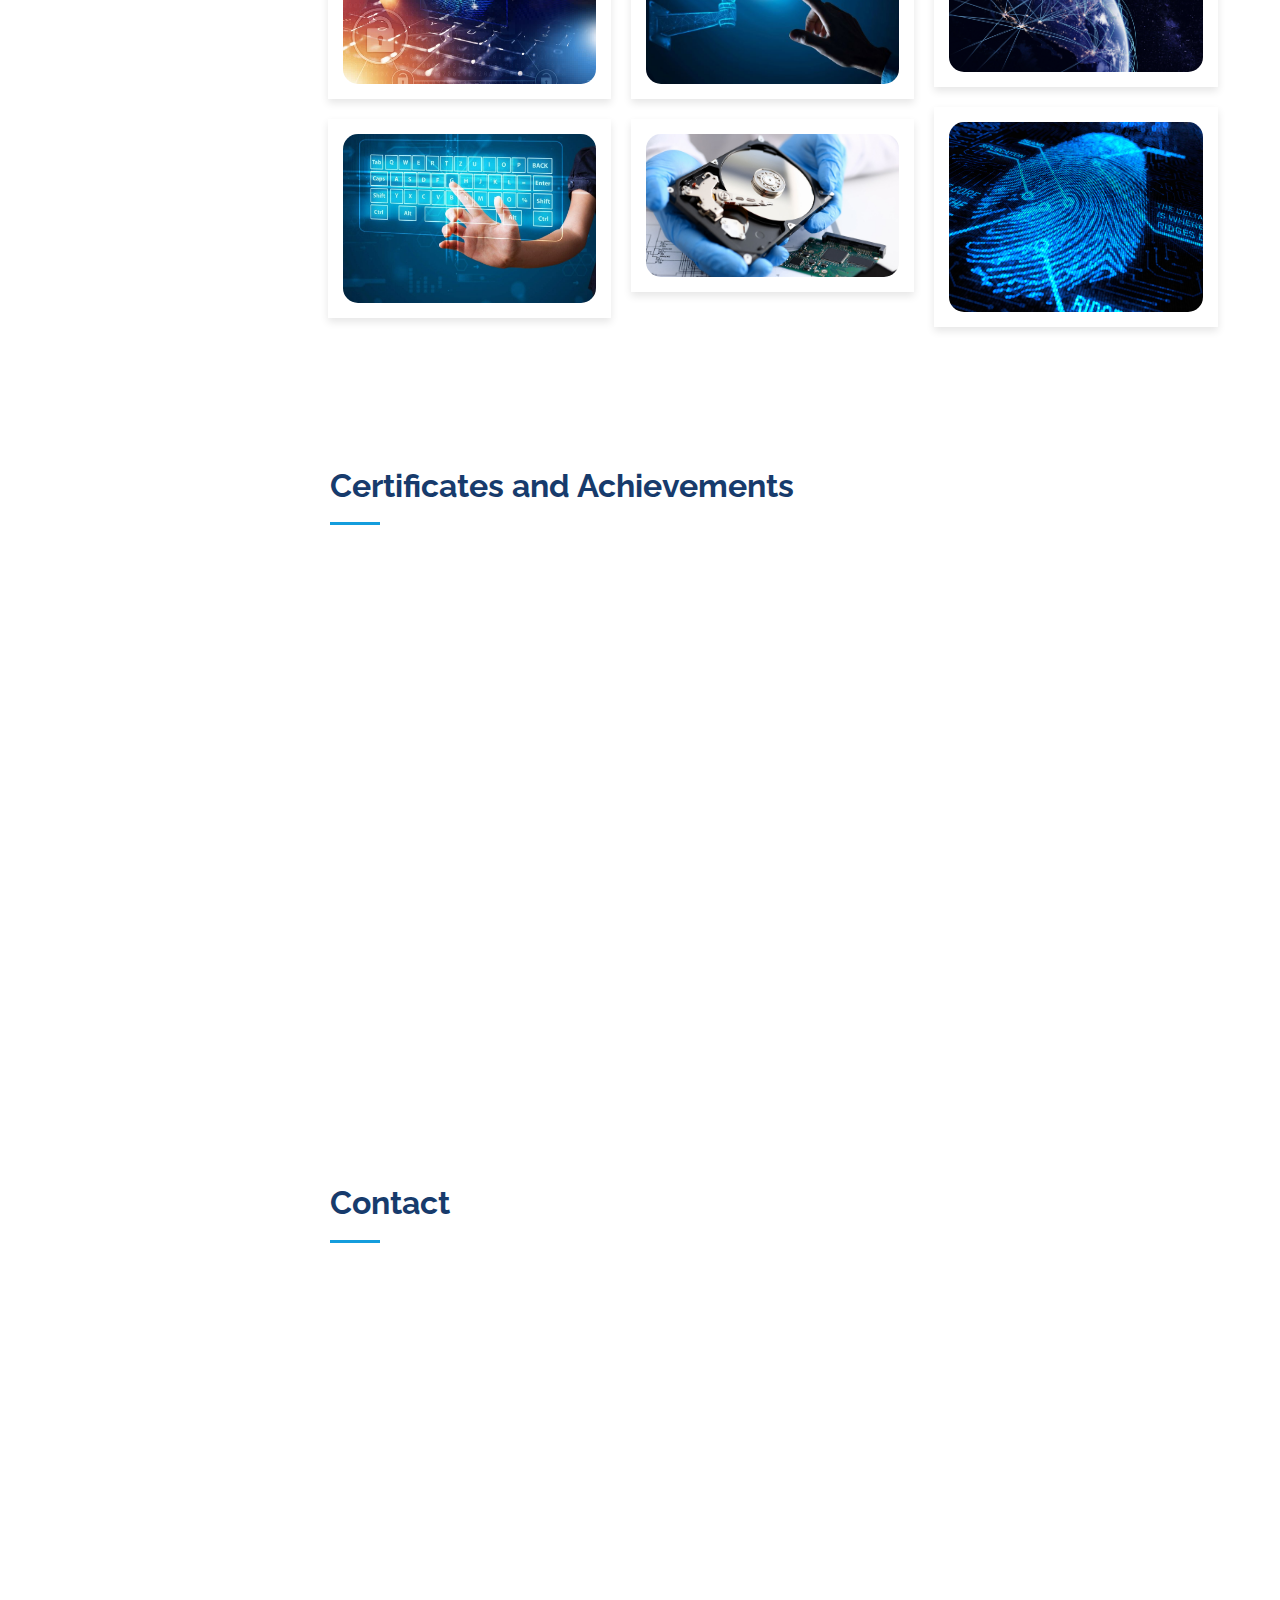
==== commit 6f53bd3e: "new update" ====
--- a/index.html
+++ b/index.html
@@ -37,6 +37,11 @@
 </head>
 
 <body>
+  <!-- The dark mode
+  <div class="dark-mode-switch">
+    <input type="checkbox" id="darkModeToggle">
+    <label for="darkModeToggle"></label>
+  </div>  -->
 
   <!-- ======= Mobile nav toggle button ======= -->
   <i class="bi bi-list mobile-nav-toggle d-xl-none"></i>
@@ -46,7 +51,7 @@
     <div class="d-flex flex-column">
 
       <div class="profile">
-        <img src="assets/img/Profile photo.jpg" alt="" class="img-fluid rounded-circle">
+        <img src="assets/img/background.jpeg" alt="" class="img-fluid rounded-circle">
         <h1 class="text-light"><a href="index.html">Sidharth Panda</a></h1>
         <div class="social-links mt-3 text-center">
           <!-- <a href="#" class="twitter"><i class="bx bxl-twitter"></i></a> -->
@@ -117,7 +122,7 @@
               </div>
               <div class="col-lg-6">
                 <ul>
-                  <li><i class="bi bi-chevron-right"></i> <strong>Age:</strong> <span>21</span></li>
+                  <li><i class="bi bi-chevron-right"></i> <strong>Age:</strong> <span>22</span></li>
                   <li><i class="bi bi-chevron-right"></i> <strong>Degree:</strong> <span>B.Tech</span></li>
                   <li><i class="bi bi-chevron-right"></i> <strong>Email:</strong> <span>sidharthpandarpg1@gmail.com</span></li>
                   <!-- <li><i class="bi bi-chevron-right"></i> <strong>Freelance:</strong> <span>Available</span></li> -->
@@ -266,6 +271,7 @@
 
         <div class="section-title">
           <h2>Resume</h2>
+          <a href="assets/SidharthPanda_resume.pdf" download>Download PDF</a>
           <!-- <p>Magnam dolores commodi suscipit. Necessitatibus eius consequatur ex aliquid fuga eum quidem. Sit sint consectetur velit. Quisquam quos quisquam cupiditate. Et nemo qui impedit suscipit alias ea. Quia fugiat sit in iste officiis commodi quidem hic quas.</p> -->
         </div>
 
@@ -324,81 +330,82 @@
     </section><!-- End Resume Section -->
 
     <!-- ======= Portfolio Section ======= -->
-    <section id="portfolio" class="portfolio section-bg">
-      <div class="container">
-
-        <div class="section-title">
-          <h2>Projects</h2>
-          <p>The following are my projects which were I have made with the knowledge of python and OpenCV.</p>
-        </div>
-
-        <!-- <div class="row" data-aos="fade-up">
-          <div class="col-lg-12 d-flex justify-content-center">
-            <ul id="portfolio-flters">
-              <li data-filter="*" class="filter-active">All</li>
-              <li data-filter=".filter-app">App</li>
-              <li data-filter=".filter-card">Card</li>
-              <li data-filter=".filter-web">Web</li>
-            </ul>
-          </div>
-        </div> -->
-
-        <div class="row portfolio-container" data-aos="fade-up" data-aos-delay="100">
-
-          <div class="col-lg-4 col-md-6 portfolio-item filter-app">
+    <section id="portfolio" class="portfolio">
+      <div class="container">
+    
+        <div class="section-title">
+          <h2>Portfolio</h2>
+          <p>Check out some of my work</p>
+        </div>
+    
+        <div class="row portfolio-container">
+
+          <div class="col-lg-4 col-md-6 portfolio-item">
+            <div class="portfolio-wrap">
+              <img src="assets/img/portfolio/digital_forensics-2.jpg" class="img-fluid" alt="">
+              <div class="portfolio-links">
+                <a href="assets/img/portfolio/images.png" class="portfolio-lightbox" title="Digital Forensics course on Udemy"><i class="bx bx-plus"></i></a>
+                <a href="udemy.html" title="More Details"><i class="bx bx-link"></i></a>
+              </div>
+            </div>
+          </div>
+    
+          <div class="col-lg-4 col-md-6 portfolio-item">
+            <div class="portfolio-wrap">
+              <img src="assets/img/portfolio/security-camera-1.jpg" class="img-fluid" alt="">
+              <div class="portfolio-links">
+                <a href="assets/img/portfolio/security-camera-2.jpg" class="portfolio-lightbox" title="Virtual CCTV Camera"><i class="bx bx-plus"></i></a>
+                <a href="Security_cam.html" title="More Details"><i class="bx bx-link"></i></a>
+              </div>
+            </div>
+          </div>
+    
+          <div class="col-lg-4 col-md-6 portfolio-item">
+            <div class="portfolio-wrap">
+              <img src="assets/img/portfolio/Network-1.jpg" class="img-fluid" alt="">
+              <div class="portfolio-links">
+                <a href="assets/img/portfolio/networking-2.jpg" class="portfolio-lightbox" title="The Network Scanner"><i class="bx bx-plus"></i></a>
+                <a href="network-scan.html" title="More Details"><i class="bx bx-link"></i></a>
+              </div>
+            </div>
+          </div>
+    
+          <div class="col-lg-4 col-md-6 portfolio-item">
             <div class="portfolio-wrap">
               <img src="assets/img/portfolio/Fingerprint-2.jpg" class="img-fluid" alt="">
               <div class="portfolio-links">
-                <a href="assets/img/portfolio/fingerprint-1.jpg" data-gallery="portfolioGallery" class="portfolio-lightbox" title="Fingerprint Analyser"><i class="bx bx-plus"></i></a>
+                <a href="assets/img/portfolio/fingerprint-1.jpg" class="portfolio-lightbox" title="The Fingerprint Scanner"><i class="bx bx-plus"></i></a>
                 <a href="fingerprint-analyser.html" title="More Details"><i class="bx bx-link"></i></a>
               </div>
             </div>
           </div>
-
-          <div class="col-lg-4 col-md-6 portfolio-item filter-web">
+    
+          <div class="col-lg-4 col-md-6 portfolio-item">
+            <div class="portfolio-wrap">
+              <img src="assets/img/portfolio/virtual-keyboard-2.jpg" class="img-fluid" alt="">
+              <div class="portfolio-links">
+                <a href="assets/img/portfolio/virual-keyboard-1.png" class="portfolio-lightbox" title="The Virtual Keyboard"><i class="bx bx-plus"></i></a>
+                <a href="virtual-keyboard.html" title="More Details"><i class="bx bx-link"></i></a>
+              </div>
+            </div>
+          </div>
+    
+          <div class="col-lg-4 col-md-6 portfolio-item">
             <div class="portfolio-wrap">
               <img src="assets/img/portfolio/Data-Recovery-1.jpg" class="img-fluid" alt="">
               <div class="portfolio-links">
-                <a href="assets/img/portfolio/Data-Recovery-1.jpg" data-gallery="portfolioGallery" class="portfolio-lightbox" title="Disk Recovery Tool"><i class="bx bx-plus"></i></a>
+                <a href="assets/img/portfolio/Data-Recovery-2.jpg" class="portfolio-lightbox" title="The Data recovery Tool"><i class="bx bx-plus"></i></a>
                 <a href="disk-recovery.html" title="More Details"><i class="bx bx-link"></i></a>
               </div>
             </div>
           </div>
-
-          <div class="col-lg-4 col-md-6 portfolio-item filter-app">
-            <div class="portfolio-wrap">
-              <img src="assets/img/portfolio/Network-1.jpg" class="img-fluid" alt="">
-              <div class="portfolio-links">
-                <a href="assets/img/portfolio/networking-2.jpg" data-gallery="portfolioGallery" class="portfolio-lightbox" title="Network Scanner Tool"><i class="bx bx-plus"></i></a>
-                <a href="network-scan.html" title="More Details"><i class="bx bx-link"></i></a>
-              </div>
-            </div>
-          </div>
-
-          <div class="col-lg-4 col-md-6 portfolio-item filter-app">
-            <div class="portfolio-wrap">
-              <img src="assets/img/portfolio/virtual-keyboard-2.jpg" class="img-fluid" alt="">
-              <div class="portfolio-links">
-                <a href="assets/img/portfolio/virual-keyboard-1.png" data-gallery="portfolioGallery" class="portfolio-lightbox" title="Virtual Keyboard"><i class="bx bx-plus"></i></a>
-                <a href="virtual-keyboard.html" title="More Details"><i class="bx bx-link"></i></a>
-              </div>
-            </div>
-          </div>
-
-          <div class="col-lg-4 col-md-6 portfolio-item filter-app">
-            <div class="portfolio-wrap">
-              <img src="assets/img/portfolio/security-camera-1.jpg" class="img-fluid" alt="">
-              <div class="portfolio-links">
-                <a href="assets/img/portfolio/security-camera-2.jpg" data-gallery="portfolioGallery" class="portfolio-lightbox" title="Security Camera"><i class="bx bx-plus"></i></a>
-                <a href="Security_cam.html" title="More Details"><i class="bx bx-link"></i></a>
-              </div>
-            </div>
-          </div>
-
-        </div>
-
-      </div>
-     </section><!-- End Portfolio Section -->
+    
+        </div>
+    
+      </div>
+    </section>
+    
+     <!-- End Portfolio Section -->
 
     <!-- ======= Services Section ======= -->
     <section id="services" class="services">
@@ -435,7 +442,7 @@
           <div class="col-lg-4 col-md-6 icon-box" data-aos="fade-up" data-aos-delay="400">
             <div class="icon"><i class="bi bi-calendar4-week"></i></div>
             <h4 class="title"><a href="">TryHackme</a></h4>
-            <p class="description">Ranked 4227 out of thousands on TryHackMe, demonstrating exceptional cybersecurity skills and placing in top 1 % of participants.</p>
+            <p class="description">Ranked 1959 out of thousands on TryHackMe, demonstrating exceptional cybersecurity skills and placing in top 1 % of participants.</p>
           </div>
           <div class="col-lg-4 col-md-6 icon-box" data-aos="fade-up" data-aos-delay="500">
             <div class="icon"><i class="bi bi-calendar4-week"></i></div>
--- a/assets/css/style.css
+++ b/assets/css/style.css
@@ -32,6 +32,63 @@
 h6 {
   font-family: "Raleway", sans-serif;
 }
+
+/* /*--------------------------------------------------------------
+# Dark Mode toogle button
+--------------------------------------------------------------*/
+/* .dark-mode-switch {
+  position: fixed;
+  top: 20px;
+  right: 20px;
+  display: inline-block;
+  width: 60px;
+  height: 34px;
+}
+
+.dark-mode-switch input {
+  opacity: 0;
+  width: 0;
+  height: 0;
+}
+
+.dark-mode-switch label {
+  cursor: pointer;
+  text-indent: -9999px;
+  width: 60px;
+  height: 34px;
+  background: #ddd;
+  display: block;
+  border-radius: 17px;
+  position: relative;
+}
+
+.dark-mode-switch label:after {
+  content: '';
+  position: absolute;
+  top: 2px;
+  left: 2px;
+  width: 30px;
+  height: 30px;
+  background: #fff;
+  border-radius: 50%;
+  transition: 0.3s;
+}
+
+.dark-mode-switch input:checked + label {
+  background: #333;
+}
+
+.dark-mode-switch input:checked + label:after {
+  left: calc(100% - 2px);
+  transform: translateX(-100%);
+}
+
+body.dark-mode {
+  background-color: #333;
+  color: #fff;
+}
+ */ */
+
 
 /*--------------------------------------------------------------
 # Back to top button
@@ -526,171 +583,75 @@
   background: #fff;
   border: 2px solid #1f5297;
 }
-
 /*--------------------------------------------------------------
 # Portfolio
 --------------------------------------------------------------*/
 .portfolio .portfolio-item {
   margin-bottom: 30px;
-}
-
-.portfolio #portfolio-flters {
-  padding: 0;
-  margin: 0 auto 35px auto;
-  list-style: none;
-  text-align: center;
-  background: #fff;
-  border-radius: 50px;
-  padding: 2px 15px;
-}
-
-.portfolio #portfolio-flters li {
-  cursor: pointer;
-  display: inline-block;
-  padding: 10px 15px 8px 15px;
-  font-size: 14px;
-  font-weight: 600;
-  line-height: 1;
-  text-transform: uppercase;
-  color: #272829;
-  margin-bottom: 5px;
-  transition: all 0.3s ease-in-out;
-}
-
-.portfolio #portfolio-flters li:hover,
-.portfolio #portfolio-flters li.filter-active {
-  color: #149ddd;
-}
-
-.portfolio #portfolio-flters li:last-child {
-  margin-right: 0;
+  padding: 15px;
+}
+
+.portfolio .portfolio-container {
+  display: flex;
+  flex-wrap: wrap;
+  justify-content: center;
+}
+
+.portfolio .portfolio-item {
+  flex: 0 0 30%;
+  max-width: 30%;
+  margin: 0 10px 20px 10px;
+  box-shadow: 0 4px 8px rgba(0, 0, 0, 0.1);
+  transition: transform 0.3s;
+}
+
+.portfolio .portfolio-item:hover {
+  transform: scale(1.05);
 }
 
 .portfolio .portfolio-wrap {
-  transition: 0.3s;
   position: relative;
   overflow: hidden;
-  z-index: 1;
-}
-
-.portfolio .portfolio-wrap::before {
-  content: "";
-  background: rgba(255, 255, 255, 0.5);
+  border-radius: 15px;
+}
+
+.portfolio .portfolio-wrap img {
+  width: 100%;
+  height: auto;
+  transition: transform 0.3s;
+}
+
+.portfolio .portfolio-wrap:hover img {
+  transform: scale(1.1);
+}
+
+.portfolio .portfolio-links {
   position: absolute;
-  left: 0;
-  right: 0;
-  top: 0;
-  bottom: 0;
-  transition: all ease-in-out 0.3s;
-  z-index: 2;
+  top: 50%;
+  left: 50%;
+  transform: translate(-50%, -50%);
+  display: flex;
   opacity: 0;
-}
-
-.portfolio .portfolio-wrap .portfolio-links {
+  transition: opacity 0.3s;
+}
+
+.portfolio .portfolio-wrap:hover .portfolio-links {
   opacity: 1;
-  left: 0;
-  right: 0;
-  bottom: -60px;
-  z-index: 3;
-  position: absolute;
-  transition: all ease-in-out 0.3s;
-  display: flex;
-  justify-content: center;
-}
-
-.portfolio .portfolio-wrap .portfolio-links a {
-  color: #fff;
-  font-size: 28px;
+}
+
+.portfolio .portfolio-links a {
+  color: #fff;
+  font-size: 20px;
   text-align: center;
   background: rgba(20, 157, 221, 0.75);
-  transition: 0.3s;
-  width: 50%;
-}
-
-.portfolio .portfolio-wrap .portfolio-links a:hover {
+  margin: 0 10px;
+  padding: 10px;
+  border-radius: 50%;
+  transition: background 0.3s;
+}
+
+.portfolio .portfolio-links a:hover {
   background: rgba(20, 157, 221, 0.95);
-}
-
-.portfolio .portfolio-wrap .portfolio-links a+a {
-  border-left: 1px solid #37b3ed;
-}
-
-.portfolio .portfolio-wrap:hover::before {
-  top: 0;
-  left: 0;
-  right: 0;
-  bottom: 0;
-  opacity: 1;
-}
-
-.portfolio .portfolio-wrap:hover .portfolio-links {
-  opacity: 1;
-  bottom: 0;
-}
-
-/*--------------------------------------------------------------
-# Portfolio Details
---------------------------------------------------------------*/
-.portfolio-details {
-  padding-top: 40px;
-}
-
-.portfolio-details .portfolio-details-slider img {
-  width: 100%;
-}
-
-.portfolio-details .portfolio-details-slider .swiper-pagination {
-  margin-top: 20px;
-  position: relative;
-}
-
-.portfolio-details .portfolio-details-slider .swiper-pagination .swiper-pagination-bullet {
-  width: 12px;
-  height: 12px;
-  background-color: #fff;
-  opacity: 1;
-  border: 1px solid #149ddd;
-}
-
-.portfolio-details .portfolio-details-slider .swiper-pagination .swiper-pagination-bullet-active {
-  background-color: #149ddd;
-}
-
-.portfolio-details .portfolio-info {
-  padding: 30px;
-  box-shadow: 0px 0 30px rgba(5, 13, 24, 0.08);
-}
-
-.portfolio-details .portfolio-info h3 {
-  font-size: 22px;
-  font-weight: 700;
-  margin-bottom: 20px;
-  padding-bottom: 20px;
-  border-bottom: 1px solid #eee;
-}
-
-.portfolio-details .portfolio-info ul {
-  list-style: none;
-  padding: 0;
-  font-size: 15px;
-}
-
-.portfolio-details .portfolio-info ul li+li {
-  margin-top: 10px;
-}
-
-.portfolio-details .portfolio-description {
-  padding-top: 30px;
-}
-
-.portfolio-details .portfolio-description h2 {
-  font-size: 26px;
-  font-weight: 700;
-  margin-bottom: 20px;
-}
-
-.portfolio-details .portfolio-description p {
-  padding: 0;
 }
 
 /*--------------------------------------------------------------
